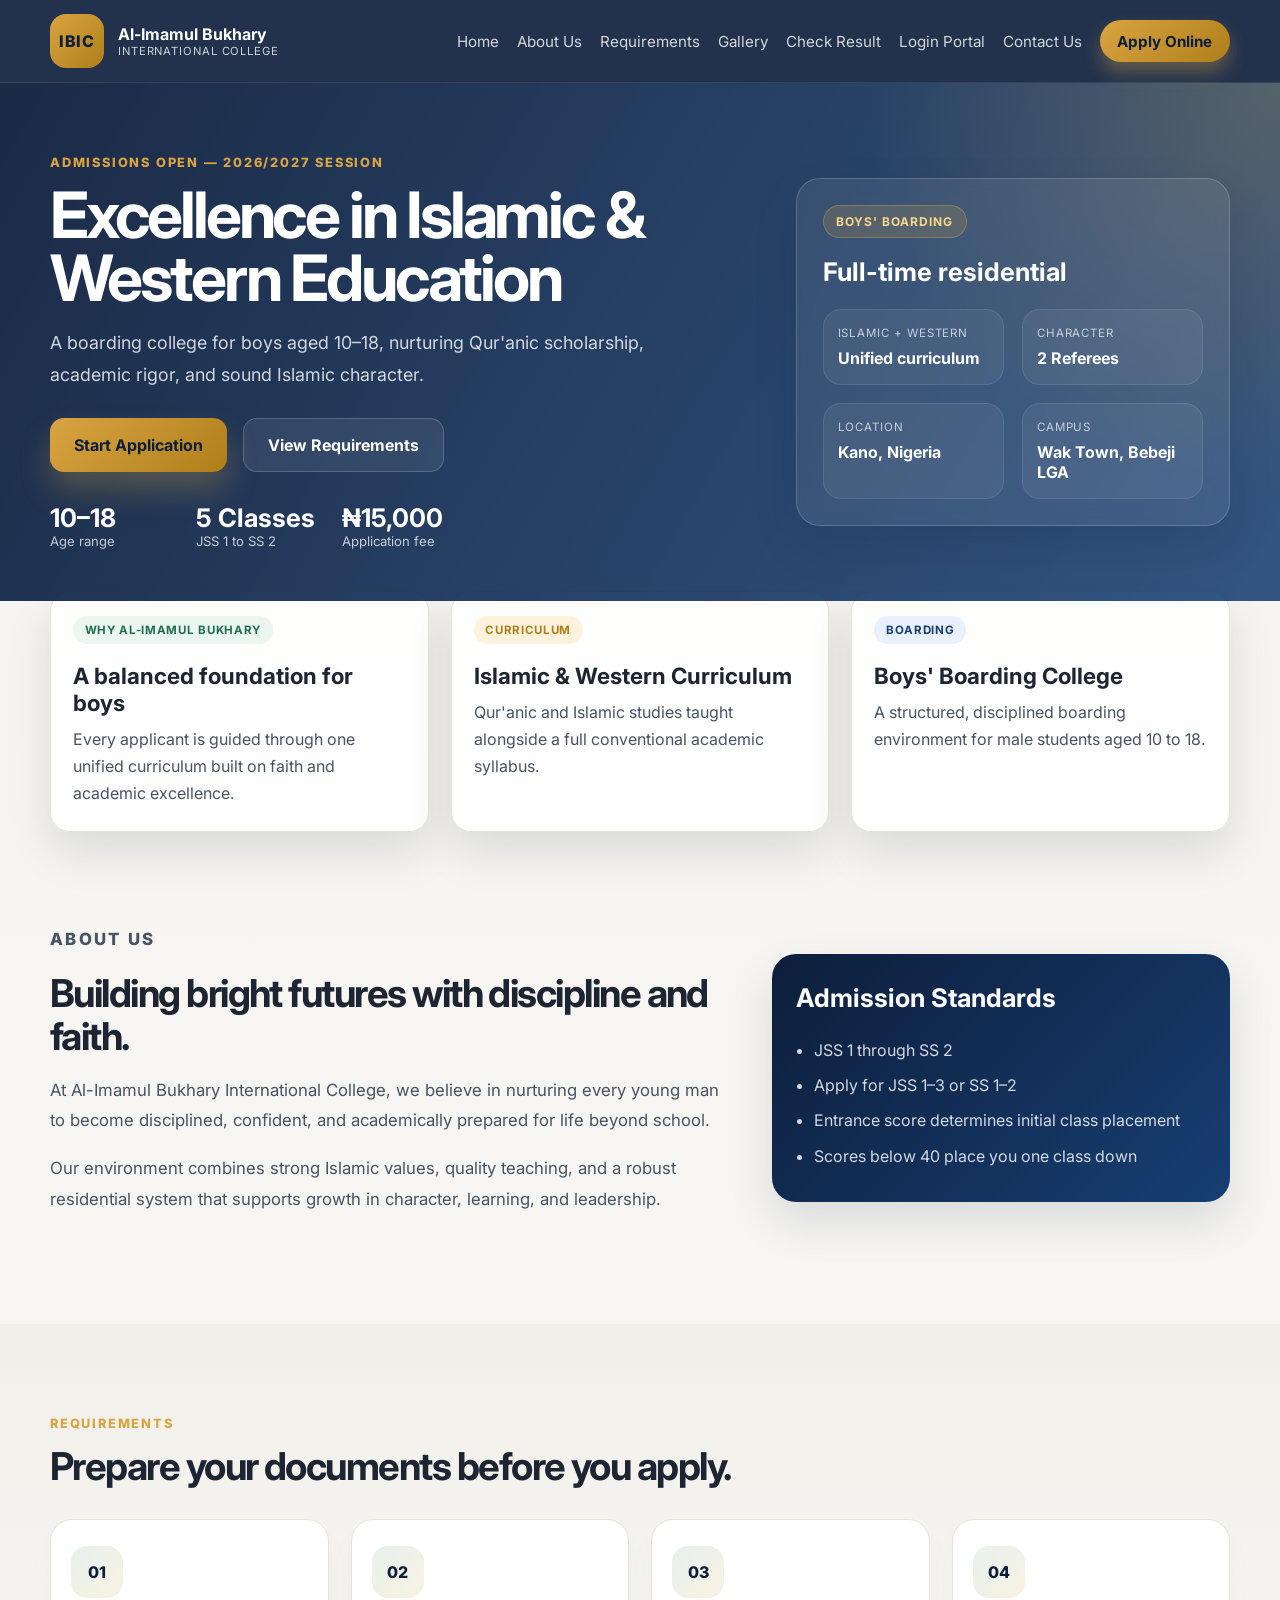
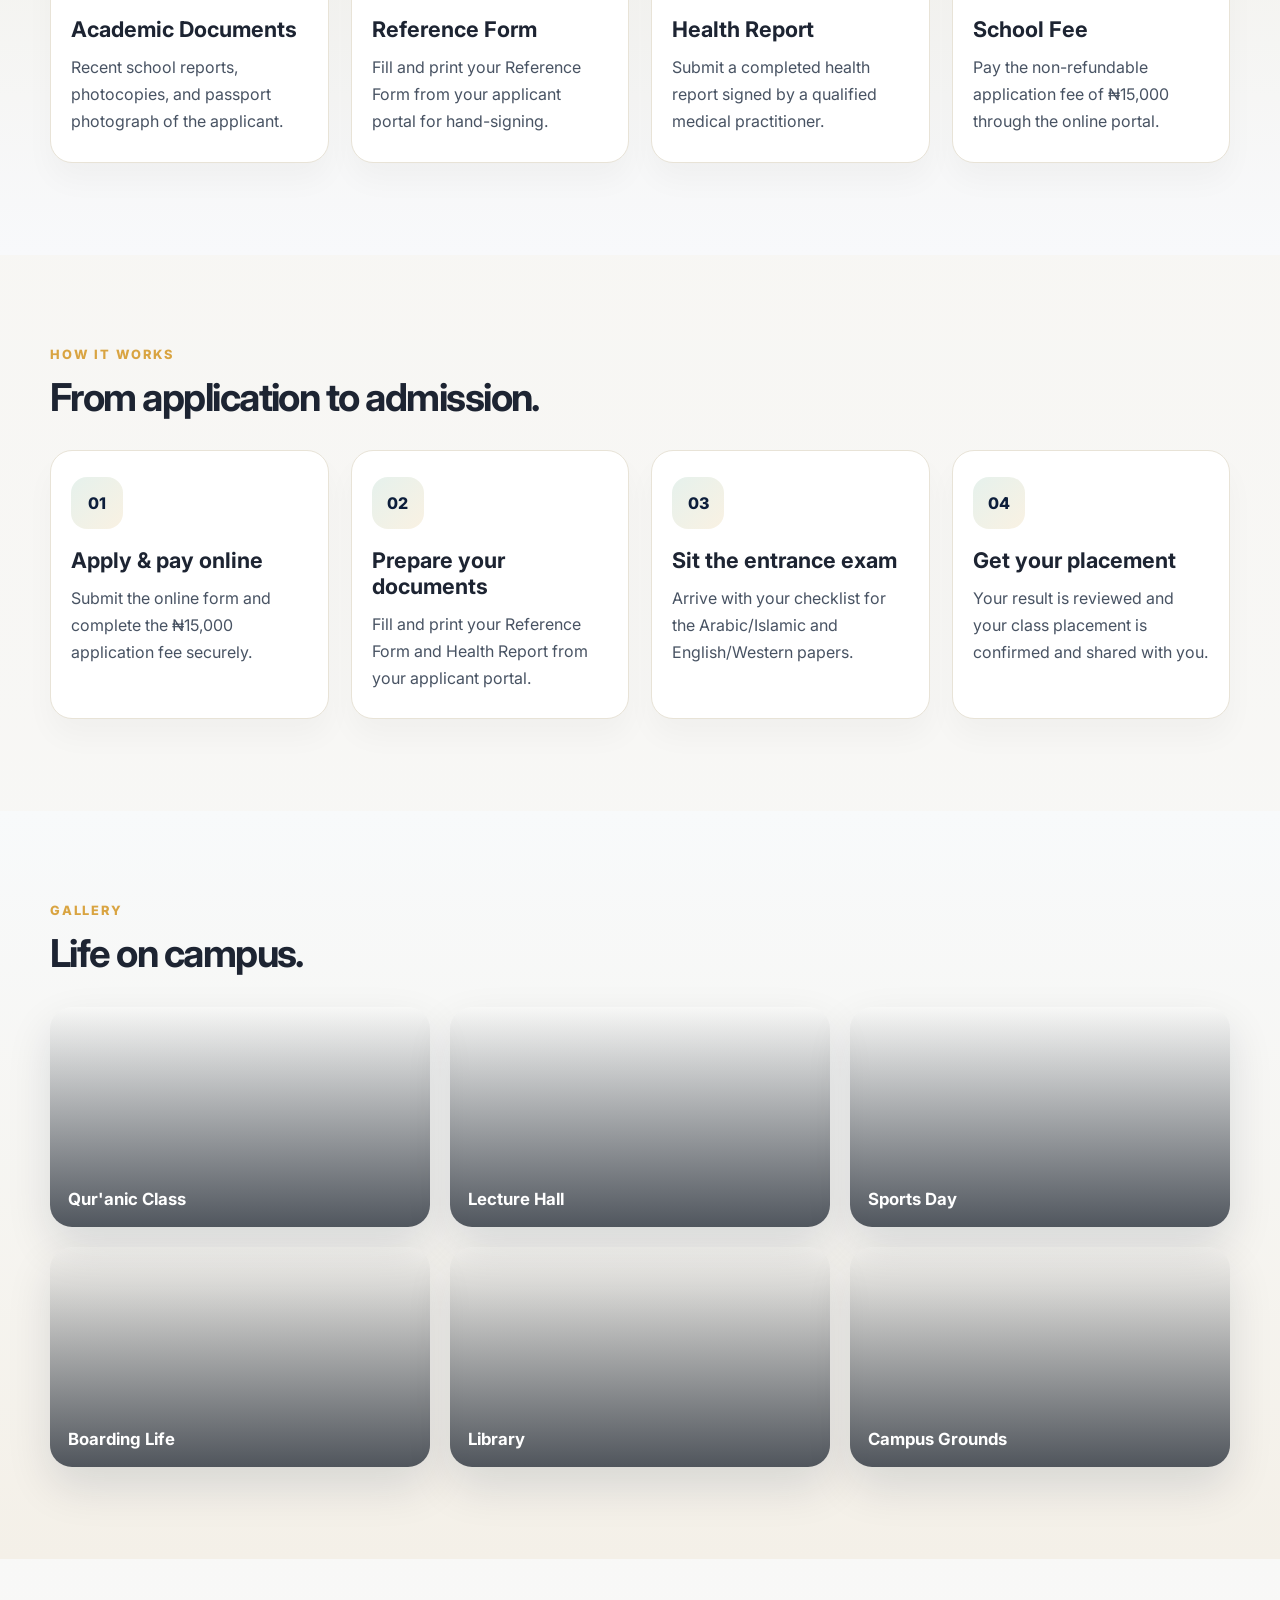
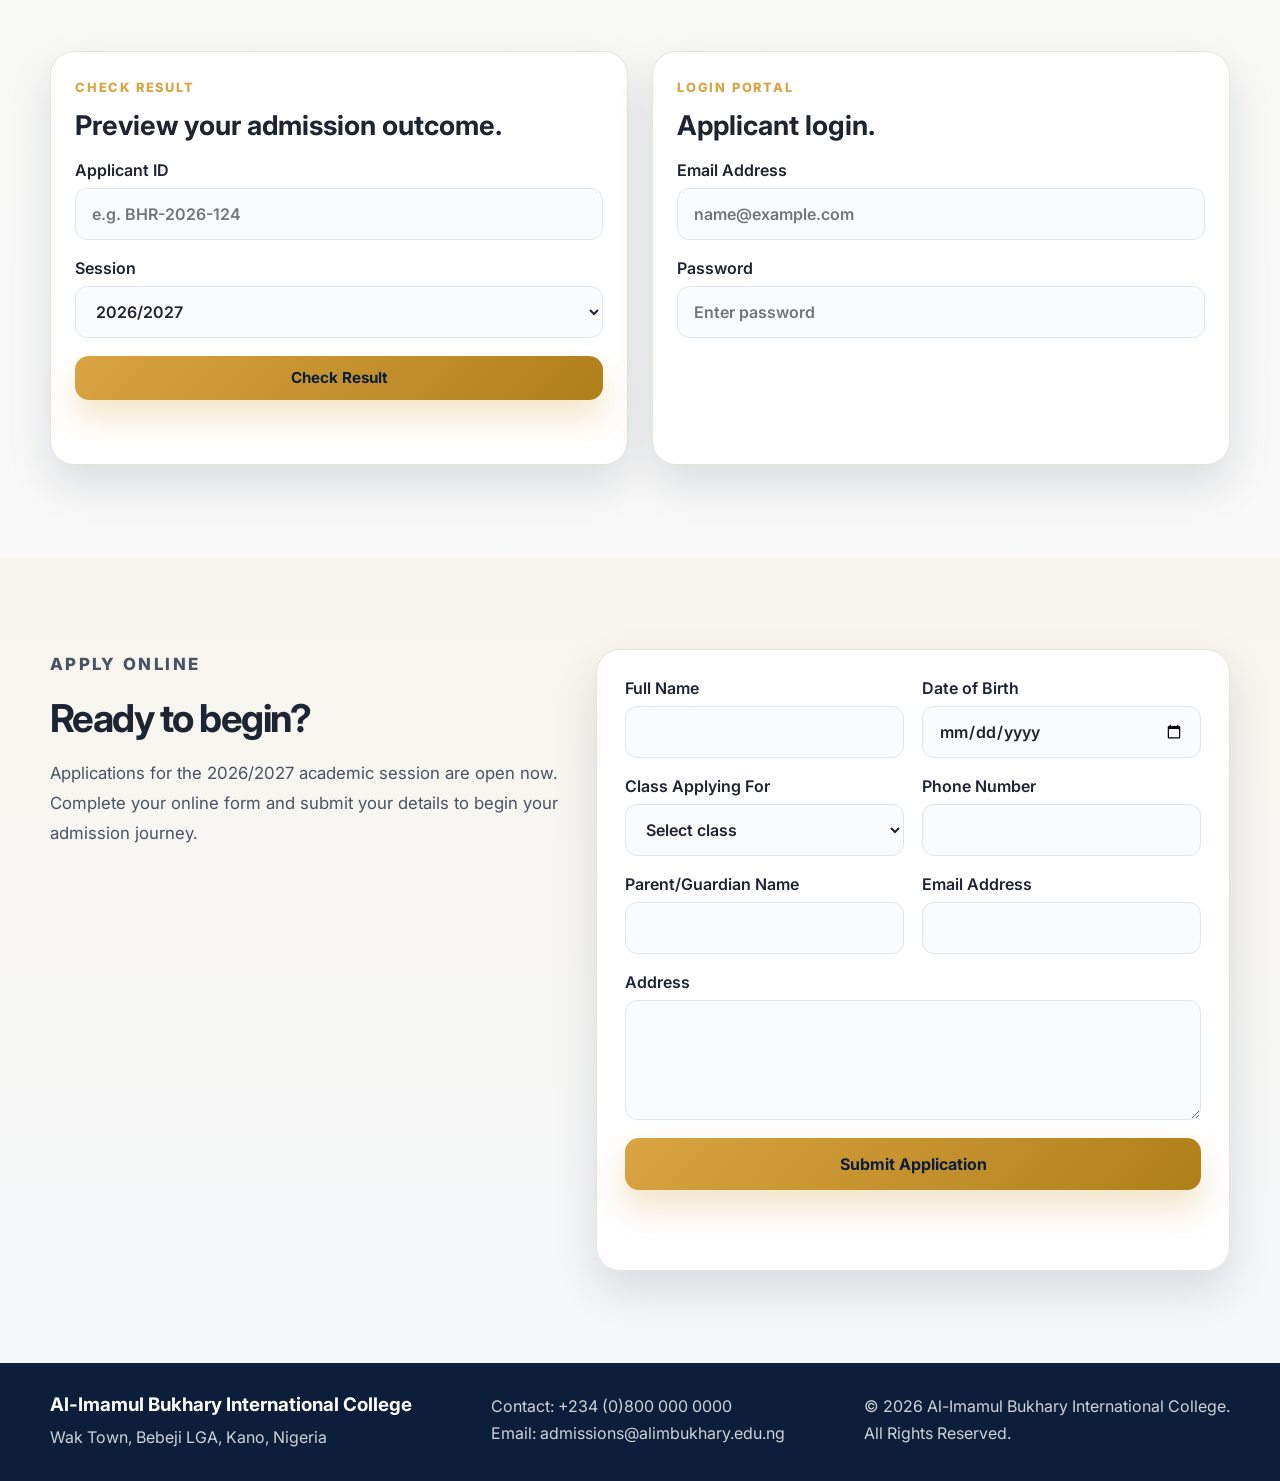
==== index.html @ a44cf75d "initial commit" ====
﻿<!DOCTYPE html>
<html lang="en">
  <head>
    <meta charset="UTF-8" />
    <meta name="viewport" content="width=device-width, initial-scale=1.0" />
    <title>Al-Imamul Bukhary International College</title>
    <meta
      name="description"
      content="Admissions portal for Al-Imamul Bukhary International College. Apply online, check results, and explore the requirements for the 2026/2027 session."
    />
    <link rel="preconnect" href="https://fonts.googleapis.com" />
    <link rel="preconnect" href="https://fonts.gstatic.com" crossorigin />
    <link
      href="https://fonts.googleapis.com/css2?family=Inter:wght@400;500;600;700;800&family=Cormorant+Garamond:wght@600;700&display=swap"
      rel="stylesheet"
    />
    <link rel="stylesheet" href="styles.css" />
  </head>
  <body>
    <header class="site-header">
      <div class="container header-inner">
        <a href="#home" class="brand" aria-label="Al-Imamul Bukhary International College home">
          <span class="brand-mark">IBIC</span>
          <span class="brand-text">
            <strong>Al-Imamul Bukhary</strong>
            <small>International College</small>
          </span>
        </a>

        <nav class="main-nav" aria-label="Main navigation">
          <a href="#home">Home</a>
          <a href="#about">About Us</a>
          <a href="#requirements">Requirements</a>
          <a href="#gallery">Gallery</a>
          <a href="#results">Check Result</a>
          <a href="#login">Login Portal</a>
          <a href="#contact">Contact Us</a>
          <a href="#apply" class="nav-cta">Apply Online</a>
        </nav>
      </div>
    </header>

    <main>
      <section class="hero" id="home">
        <div class="container hero-inner">
          <div class="hero-copy">
            <p class="eyebrow">Admissions Open — 2026/2027 Session</p>
            <h1>Excellence in Islamic &amp; Western Education</h1>
            <p class="lead">
              A boarding college for boys aged 10–18, nurturing Qur'anic scholarship, academic rigor,
              and sound Islamic character.
            </p>
            <div class="hero-actions">
              <a href="#apply" class="button primary">Start Application</a>
              <a href="#requirements" class="button secondary">View Requirements</a>
            </div>

            <ul class="hero-metrics" aria-label="College statistics">
              <li>
                <strong>10–18</strong>
                <span>Age range</span>
              </li>
              <li>
                <strong>5 Classes</strong>
                <span>JSS 1 to SS 2</span>
              </li>
              <li>
                <strong>₦15,000</strong>
                <span>Application fee</span>
              </li>
            </ul>
          </div>

          <div class="hero-panel" aria-label="Admissions summary">
            <div class="school-badge">Boys' Boarding</div>
            <h2>Full-time residential</h2>
            <div class="feature-grid">
              <div>
                <span>Islamic + Western</span>
                <strong>Unified curriculum</strong>
              </div>
              <div>
                <span>Character</span>
                <strong>2 Referees</strong>
              </div>
              <div>
                <span>Location</span>
                <strong>Kano, Nigeria</strong>
              </div>
              <div>
                <span>Campus</span>
                <strong>Wak Town, Bebeji LGA</strong>
              </div>
            </div>
          </div>
        </div>
      </section>

      <section class="highlights">
        <div class="container highlights-grid">
          <article class="highlight-card">
            <span class="tag green">Why Al-Imamul Bukhary</span>
            <h3>A balanced foundation for boys</h3>
            <p>Every applicant is guided through one unified curriculum built on faith and academic excellence.</p>
          </article>

          <article class="highlight-card">
            <span class="tag gold">Curriculum</span>
            <h3>Islamic &amp; Western Curriculum</h3>
            <p>Qur'anic and Islamic studies taught alongside a full conventional academic syllabus.</p>
          </article>

          <article class="highlight-card">
            <span class="tag blue">Boarding</span>
            <h3>Boys' Boarding College</h3>
            <p>A structured, disciplined boarding environment for male students aged 10 to 18.</p>
          </article>
        </div>
      </section>

      <section class="section about" id="about">
        <div class="container two-column">
          <div>
            <p class="section-kicker">About Us</p>
            <h2>Building bright futures with discipline and faith.</h2>
            <p>
              At Al-Imamul Bukhary International College, we believe in nurturing every young man to become
              disciplined, confident, and academically prepared for life beyond school.
            </p>
            <p>
              Our environment combines strong Islamic values, quality teaching, and a robust residential
              system that supports growth in character, learning, and leadership.
            </p>
          </div>

          <div class="info-card">
            <h3>Admission Standards</h3>
            <ul>
              <li>JSS 1 through SS 2</li>
              <li>Apply for JSS 1–3 or SS 1–2</li>
              <li>Entrance score determines initial class placement</li>
              <li>Scores below 40 place you one class down</li>
            </ul>
          </div>
        </div>
      </section>

      <section class="section accent" id="requirements">
        <div class="container">
          <div class="section-head">
            <p class="section-kicker">Requirements</p>
            <h2>Prepare your documents before you apply.</h2>
          </div>

          <div class="requirements-grid">
            <div class="requirement-card">
              <span class="number">01</span>
              <h3>Academic Documents</h3>
              <p>Recent school reports, photocopies, and passport photograph of the applicant.</p>
            </div>
            <div class="requirement-card">
              <span class="number">02</span>
              <h3>Reference Form</h3>
              <p>Fill and print your Reference Form from your applicant portal for hand-signing.</p>
            </div>
            <div class="requirement-card">
              <span class="number">03</span>
              <h3>Health Report</h3>
              <p>Submit a completed health report signed by a qualified medical practitioner.</p>
            </div>
            <div class="requirement-card">
              <span class="number">04</span>
              <h3>School Fee</h3>
              <p>Pay the non-refundable application fee of ₦15,000 through the online portal.</p>
            </div>
          </div>
        </div>
      </section>

      <section class="section process" id="process">
        <div class="container">
          <div class="section-head">
            <p class="section-kicker">How It Works</p>
            <h2>From application to admission.</h2>
          </div>

          <div class="steps-grid">
            <article class="step-item">
              <span class="step-number">01</span>
              <h3>Apply &amp; pay online</h3>
              <p>Submit the online form and complete the ₦15,000 application fee securely.</p>
            </article>
            <article class="step-item">
              <span class="step-number">02</span>
              <h3>Prepare your documents</h3>
              <p>Fill and print your Reference Form and Health Report from your applicant portal.</p>
            </article>
            <article class="step-item">
              <span class="step-number">03</span>
              <h3>Sit the entrance exam</h3>
              <p>Arrive with your checklist for the Arabic/Islamic and English/Western papers.</p>
            </article>
            <article class="step-item">
              <span class="step-number">04</span>
              <h3>Get your placement</h3>
              <p>Your result is reviewed and your class placement is confirmed and shared with you.</p>
            </article>
          </div>
        </div>
      </section>

      <section class="section gallery-section" id="gallery">
        <div class="container">
          <div class="section-head">
            <p class="section-kicker">Gallery</p>
            <h2>Life on campus.</h2>
          </div>

          <div class="gallery-grid">
            <div class="gallery-card card-one"><span>Qur'anic Class</span></div>
            <div class="gallery-card card-two"><span>Lecture Hall</span></div>
            <div class="gallery-card card-three"><span>Sports Day</span></div>
            <div class="gallery-card card-four"><span>Boarding Life</span></div>
            <div class="gallery-card card-five"><span>Library</span></div>
            <div class="gallery-card card-six"><span>Campus Grounds</span></div>
          </div>
        </div>
      </section>

      <section class="section portal-section" id="results">
        <div class="container portal-grid">
          <div class="portal-card results-card">
            <p class="section-kicker">Check Result</p>
            <h3>Preview your admission outcome.</h3>

            <form class="portal-form" id="resultForm">
              <label>
                Applicant ID
                <input type="text" name="applicantId" placeholder="e.g. BHR-2026-124" required />
              </label>
              <label>
                Session
                <select name="session">
                  <option>2026/2027</option>
                  <option>2025/2026</option>
                  <option>2024/2025</option>
                </select>
              </label>
              <button type="submit" class="button primary small">Check Result</button>
            </form>
            <p class="form-status" id="resultStatus" aria-live="polite"></p>
          </div>

          <div class="portal-card login-card" id="login">
            <p class="section-kicker">Login Portal</p>
            <h3>Applicant login.</h3>

            <form class="portal-form" id="loginForm">
              <label>
                Email Address
                <input type="email" name="email" placeholder="name@example.com" required />
              </label>
              <label>
                Password
                <input type="password" name="password" placeholder="Enter password" required />
              </label>
              <button type="submit" class="button secondary small">Login</button>
            </form>
            <p class="form-status" id="loginStatus" aria-live="polite"></p>
          </div>
        </div>
      </section>

      <section class="section apply-section" id="apply">
        <div class="container apply-wrap">
          <div class="apply-copy">
            <p class="section-kicker">Apply Online</p>
            <h2>Ready to begin?</h2>
            <p>
              Applications for the 2026/2027 academic session are open now. Complete your online form and
              submit your details to begin your admission journey.
            </p>
          </div>

          <form class="application-form" id="applicationForm">
            <div class="form-row">
              <label>
                Full Name
                <input type="text" name="fullName" required />
              </label>
              <label>
                Date of Birth
                <input type="date" name="dob" required />
              </label>
            </div>

            <div class="form-row">
              <label>
                Class Applying For
                <select name="classLevel" required>
                  <option value="">Select class</option>
                  <option>JSS 1</option>
                  <option>JSS 2</option>
                  <option>JSS 3</option>
                  <option>SS 1</option>
                  <option>SS 2</option>
                </select>
              </label>
              <label>
                Phone Number
                <input type="tel" name="phone" required />
              </label>
            </div>

            <div class="form-row">
              <label>
                Parent/Guardian Name
                <input type="text" name="guardian" required />
              </label>
              <label>
                Email Address
                <input type="email" name="email" required />
              </label>
            </div>

            <label>
              Address
              <textarea name="address" rows="4" required></textarea>
            </label>

            <button type="submit" class="button primary">Submit Application</button>
            <p class="form-status" id="applicationStatus" aria-live="polite"></p>
          </form>
        </div>
      </section>
    </main>

    <footer class="site-footer" id="contact">
      <div class="container footer-inner">
        <div>
          <h3>Al-Imamul Bukhary International College</h3>
          <p>Wak Town, Bebeji LGA, Kano, Nigeria</p>
        </div>
        <div>
          <p>Contact: +234 (0)800 000 0000</p>
          <p>Email: admissions@alimbukhary.edu.ng</p>
        </div>
        <div>
          <p>© <span id="year"></span> Al-Imamul Bukhary International College.</p>
          <p>All Rights Reserved.</p>
        </div>
      </div>
    </footer>

    <script src="script.js"></script>
  </body>
</html>
---- styles.css ----
﻿:root {
  --navy-900: #0d1e3b;
  --navy-800: #102d57;
  --navy-700: #173f73;
  --green-600: #2d8d66;
  --green-700: #226d53;
  --gold-500: #d9a441;
  --gold-700: #af7f1a;
  --cream-50: #f8f6ef;
  --cream-100: #efe7d1;
  --stone-200: #e8e3d7;
  --text-900: #1d2432;
  --text-700: #485363;
  --white: #ffffff;
  --shadow: 0 20px 45px rgba(10, 25, 48, 0.12);
  --radius: 24px;
}

* {
  box-sizing: border-box;
}

html {
  scroll-behavior: smooth;
}

body {
  margin: 0;
  font-family: "Inter", sans-serif;
  color: var(--text-900);
  background: linear-gradient(180deg, #f6f4ef 0%, #f9fafb 100%);
}

a {
  color: inherit;
  text-decoration: none;
}

img {
  max-width: 100%;
  display: block;
}

button,
input,
select,
textarea {
  font: inherit;
}

.container {
  width: min(1180px, calc(100% - 32px));
  margin: 0 auto;
}

.site-header {
  position: sticky;
  top: 0;
  z-index: 20;
  background: rgba(12, 29, 58, 0.9);
  backdrop-filter: blur(10px);
  border-bottom: 1px solid rgba(255, 255, 255, 0.08);
}

.header-inner {
  display: flex;
  align-items: center;
  justify-content: space-between;
  min-height: 82px;
  gap: 20px;
}

.brand {
  display: inline-flex;
  align-items: center;
  gap: 14px;
}

.brand-mark {
  display: grid;
  place-items: center;
  width: 54px;
  height: 54px;
  border-radius: 16px;
  background: linear-gradient(135deg, var(--gold-500), var(--gold-700));
  color: var(--navy-900);
  font-weight: 800;
  letter-spacing: 0.04em;
}

.brand-text {
  display: flex;
  flex-direction: column;
  color: var(--white);
}

.brand-text strong {
  font-size: 1rem;
}

.brand-text small {
  color: rgba(255, 255, 255, 0.78);
  font-size: 0.7rem;
  letter-spacing: 0.08em;
  text-transform: uppercase;
}

.main-nav {
  display: flex;
  align-items: center;
  justify-content: flex-end;
  flex-wrap: wrap;
  gap: 18px;
  color: rgba(255, 255, 255, 0.8);
  font-size: 0.95rem;
}

.main-nav a {
  transition: color 0.2s ease;
}

.main-nav a:hover {
  color: var(--white);
}

.nav-cta {
  padding: 0.72rem 1.1rem;
  border-radius: 999px;
  background: linear-gradient(135deg, var(--gold-500), var(--gold-700));
  color: var(--navy-900) !important;
  font-weight: 700;
  box-shadow: 0 10px 18px rgba(217, 164, 65, 0.35);
}

.hero {
  position: relative;
  overflow: hidden;
  padding: 72px 0 52px;
  background:
    linear-gradient(120deg, rgba(13, 30, 59, 0.94), rgba(23, 63, 115, 0.88)),
    url("https://images.unsplash.com/photo-1522202176988-66273c2fd55f?auto=format&fit=crop&w=1400&q=80") center/cover no-repeat;
}

.hero::after {
  content: "";
  position: absolute;
  inset: 0;
  background: radial-gradient(circle at top right, rgba(217, 164, 65, 0.24), transparent 30%);
  pointer-events: none;
}

.hero-inner {
  position: relative;
  z-index: 1;
  display: grid;
  grid-template-columns: 1.4fr 0.85fr;
  gap: 30px;
  align-items: center;
}

.hero-copy {
  color: var(--white);
}

.eyebrow,
.section-kicker {
  margin: 0 0 14px;
  color: var(--gold-500);
  font-size: 0.8rem;
  font-weight: 800;
  letter-spacing: 0.14em;
  text-transform: uppercase;
}

.hero-copy h1 {
  margin: 0;
  font-size: clamp(2.6rem, 5vw, 5rem);
  line-height: 0.98;
  letter-spacing: -0.05em;
  max-width: 700px;
}

.lead {
  max-width: 640px;
  margin: 18px 0 0;
  color: rgba(255, 255, 255, 0.8);
  font-size: 1.12rem;
  line-height: 1.75;
}

.hero-actions {
  display: flex;
  flex-wrap: wrap;
  gap: 16px;
  margin-top: 28px;
}

.button {
  display: inline-flex;
  align-items: center;
  justify-content: center;
  padding: 1rem 1.5rem;
  border-radius: 14px;
  border: none;
  cursor: pointer;
  font-weight: 700;
  transition: transform 0.2s ease, box-shadow 0.2s ease;
}

.button:hover {
  transform: translateY(-1px);
}

.button.primary {
  background: linear-gradient(135deg, var(--gold-500), var(--gold-700));
  color: var(--navy-900);
  box-shadow: 0 18px 30px rgba(217, 164, 65, 0.28);
}

.button.secondary {
  background: rgba(255, 255, 255, 0.08);
  color: var(--white);
  border: 1px solid rgba(255, 255, 255, 0.18);
}

.button.small {
  padding: 0.8rem 1.2rem;
  font-size: 0.95rem;
}

.hero-metrics {
  display: flex;
  flex-wrap: wrap;
  gap: 26px;
  list-style: none;
  padding: 0;
  margin: 30px 0 0;
}

.hero-metrics li {
  min-width: 120px;
}

.hero-metrics strong,
.hero-metrics span {
  display: block;
}

.hero-metrics strong {
  font-size: clamp(1.2rem, 2vw, 1.8rem);
}

.hero-metrics span {
  color: rgba(255, 255, 255, 0.75);
  font-size: 0.82rem;
}

.hero-panel {
  background: rgba(255, 255, 255, 0.08);
  border: 1px solid rgba(255, 255, 255, 0.18);
  border-radius: var(--radius);
  padding: 26px;
  backdrop-filter: blur(8px);
  color: var(--white);
  box-shadow: var(--shadow);
}

.school-badge {
  display: inline-block;
  margin-bottom: 18px;
  padding: 0.5rem 0.8rem;
  border-radius: 999px;
  background: rgba(217, 164, 65, 0.18);
  border: 1px solid rgba(217, 164, 65, 0.4);
  color: #f7d88c;
  font-size: 0.75rem;
  font-weight: 700;
  letter-spacing: 0.08em;
  text-transform: uppercase;
}

.hero-panel h2 {
  margin: 0 0 22px;
  font-size: clamp(1.5rem, 2vw, 2rem);
}

.feature-grid {
  display: grid;
  grid-template-columns: repeat(2, minmax(0, 1fr));
  gap: 18px;
}

.feature-grid div {
  padding: 16px 14px;
  border-radius: 18px;
  background: rgba(255, 255, 255, 0.06);
  border: 1px solid rgba(255, 255, 255, 0.09);
}

.feature-grid span,
.feature-grid strong {
  display: block;
}

.feature-grid span {
  color: rgba(255, 255, 255, 0.7);
  font-size: 0.72rem;
  text-transform: uppercase;
  letter-spacing: 0.08em;
}

.feature-grid strong {
  margin-top: 8px;
  font-size: 1rem;
}

.highlights {
  padding: 18px 0 0;
}

.highlights-grid {
  display: grid;
  grid-template-columns: repeat(3, minmax(0, 1fr));
  gap: 22px;
  margin-top: -28px;
}

.highlight-card {
  padding: 24px 22px;
  background: rgba(255, 255, 255, 0.9);
  border: 1px solid var(--stone-200);
  border-radius: 20px;
  box-shadow: var(--shadow);
}

.tag {
  display: inline-block;
  padding: 0.42rem 0.72rem;
  border-radius: 999px;
  font-size: 0.72rem;
  font-weight: 700;
  letter-spacing: 0.06em;
  text-transform: uppercase;
}

.tag.green {
  background: #eaf6ef;
  color: var(--green-700);
}

.tag.gold {
  background: #fdf3dc;
  color: var(--gold-700);
}

.tag.blue {
  background: #e9f1ff;
  color: var(--navy-700);
}

.highlight-card h3 {
  margin: 18px 0 10px;
  font-size: 1.4rem;
}

.highlight-card p {
  margin: 0;
  color: var(--text-700);
  line-height: 1.7;
}

.section {
  padding: 92px 0;
}

.section.accent {
  background: linear-gradient(180deg, #f1efe7 0%, #f8f9fb 100%);
}

.two-column {
  display: grid;
  grid-template-columns: 1.2fr 0.8fr;
  gap: 34px;
  align-items: center;
}

.about h2,
.section-head h2,
.apply-copy h2 {
  margin: 0 0 18px;
  font-size: clamp(2.1rem, 3vw, 3rem);
  line-height: 1.1;
  letter-spacing: -0.04em;
}

.about p,
.apply-copy p {
  margin: 0 0 18px;
  font-size: 1.05rem;
  line-height: 1.8;
  color: var(--text-700);
}

.info-card {
  background: linear-gradient(135deg, var(--navy-900), var(--navy-700));
  border-radius: 24px;
  padding: 28px 24px;
  color: var(--white);
  box-shadow: var(--shadow);
}

.info-card h3 {
  margin: 0 0 20px;
  font-size: 1.6rem;
}

.info-card ul {
  margin: 0;
  padding-left: 18px;
  color: rgba(255, 255, 255, 0.82);
  line-height: 2.2;
}

.section-head {
  margin-bottom: 32px;
}

.requirements-grid,
.steps-grid {
  display: grid;
  grid-template-columns: repeat(4, minmax(0, 1fr));
  gap: 22px;
}

.requirement-card,
.step-item {
  background: var(--white);
  border: 1px solid var(--stone-200);
  border-radius: 22px;
  padding: 26px 20px;
  box-shadow: 0 18px 30px rgba(15, 21, 32, 0.03);
}

.number,
.step-number {
  display: inline-flex;
  align-items: center;
  justify-content: center;
  width: 52px;
  height: 52px;
  border-radius: 16px;
  background: linear-gradient(135deg, rgba(45, 141, 102, 0.12), rgba(217, 164, 65, 0.15));
  color: var(--navy-900);
  font-weight: 800;
}

.requirement-card h3,
.step-item h3 {
  margin: 18px 0 12px;
  font-size: 1.35rem;
}

.requirement-card p,
.step-item p {
  margin: 0;
  color: var(--text-700);
  line-height: 1.7;
}

.gallery-section {
  background: linear-gradient(180deg, #f8fafb 0%, #f4f0e8 100%);
}

.gallery-grid {
  display: grid;
  grid-template-columns: repeat(3, minmax(0, 1fr));
  gap: 20px;
}

.gallery-card {
  position: relative;
  min-height: 220px;
  border-radius: 22px;
  overflow: hidden;
  display: flex;
  align-items: flex-end;
  padding: 18px;
  box-shadow: var(--shadow);
}

.gallery-card::before {
  content: "";
  position: absolute;
  inset: 0;
  background: linear-gradient(180deg, transparent 0%, rgba(10, 19, 32, 0.7) 100%);
}

.gallery-card span {
  position: relative;
  z-index: 1;
  color: var(--white);
  font-weight: 700;
  font-size: 1.05rem;
}

.card-one {
  background: url("https://images.unsplash.com/photo-1503676260728-1c00da094a0b?auto=format&fit=crop&w=900&q=80") center/cover no-repeat;
}

.card-two {
  background: url("https://images.unsplash.com/photo-1523240795612-9a054b0db644?auto=format&fit=crop&w=900&q=80") center/cover no-repeat;
}

.card-three {
  background: url("https://images.unsplash.com/photo-1517649763962-0c623066013b?auto=format&fit=crop&w=900&q=80") center/cover no-repeat;
}

.card-four {
  background: url("https://images.unsplash.com/photo-1529156069898-49953e39b3ac?auto=format&fit=crop&w=900&q=80") center/cover no-repeat;
}

.card-five {
  background: url("https://images.unsplash.com/photo-1509062522246-3755977927d7?auto=format&fit=crop&w=900&q=80") center/cover no-repeat;
}

.card-six {
  background: url("https://images.unsplash.com/photo-1522202176988-66273c2fd55f?auto=format&fit=crop&w=900&q=80") center/cover no-repeat;
}

.portal-grid {
  display: grid;
  grid-template-columns: repeat(2, minmax(0, 1fr));
  gap: 24px;
}

.portal-card {
  padding: 28px 24px;
  border-radius: 24px;
  background: var(--white);
  border: 1px solid var(--stone-200);
  box-shadow: var(--shadow);
}

.portal-card h3 {
  margin: 0 0 18px;
  font-size: clamp(1.7rem, 2vw, 2.2rem);
}

.portal-form,
.application-form {
  display: grid;
  gap: 18px;
}

.portal-form label,
.application-form label {
  display: grid;
  gap: 8px;
  color: var(--text-900);
  font-weight: 600;
}

.portal-form input,
.portal-form select,
.application-form input,
.application-form select,
.application-form textarea {
  width: 100%;
  border: 1px solid #dfe7ee;
  border-radius: 12px;
  min-height: 52px;
  padding: 0.85rem 1rem;
  background: #f9fbfd;
  color: var(--text-900);
}

.application-form textarea {
  resize: vertical;
  min-height: 120px;
}

.form-row {
  display: grid;
  grid-template-columns: repeat(2, minmax(0, 1fr));
  gap: 18px;
}

.form-status {
  min-height: 24px;
  margin: 10px 0 0;
  color: var(--green-700);
  font-weight: 600;
}

.apply-wrap {
  display: grid;
  grid-template-columns: 0.9fr 1.1fr;
  gap: 28px;
  align-items: start;
}

.apply-section {
  background: linear-gradient(180deg, #f8f5ed 0%, #f5f7fa 100%);
}

.application-form {
  background: rgba(255, 255, 255, 0.94);
  border: 1px solid var(--stone-200);
  padding: 28px;
  border-radius: 24px;
  box-shadow: var(--shadow);
}

.site-footer {
  background: #0d1e3b;
  color: rgba(255, 255, 255, 0.8);
  padding: 30px 0;
}

.footer-inner {
  display: flex;
  justify-content: space-between;
  gap: 30px;
  flex-wrap: wrap;
}

.site-footer h3 {
  margin: 0 0 8px;
  color: var(--white);
}

.site-footer p {
  margin: 0;
  line-height: 1.7;
}

.admin-body {
  background: #edf3f7;
}

.admin-shell {
  display: grid;
  grid-template-columns: 260px 1fr;
  min-height: 100vh;
}

.admin-sidebar {
  background: linear-gradient(180deg, #0d1e3b, #102a52);
  color: var(--white);
  padding: 26px 18px;
}

.admin-brand {
  display: flex;
  align-items: center;
  gap: 12px;
  padding-bottom: 20px;
  border-bottom: 1px solid rgba(255, 255, 255, 0.1);
}

.admin-brand strong,
.admin-brand small {
  display: block;
}

.admin-brand small {
  color: rgba(255, 255, 255, 0.75);
}

.admin-nav {
  display: flex;
  flex-direction: column;
  gap: 12px;
  margin-top: 30px;
}

.nav-link {
  padding: 12px 14px;
  border-radius: 12px;
  color: rgba(255, 255, 255, 0.8);
}

.nav-link.active,
.nav-link:hover {
  background: rgba(255, 255, 255, 0.08);
  color: var(--white);
}

.admin-main {
  padding: 34px;
}

.admin-topbar {
  display: flex;
  justify-content: space-between;
  align-items: center;
  gap: 20px;
  margin-bottom: 28px;
}

.admin-topbar h1 {
  margin: 0;
  font-size: clamp(2rem, 3vw, 2.6rem);
}

.admin-stats {
  display: grid;
  grid-template-columns: repeat(3, minmax(0, 1fr));
  gap: 18px;
  margin-bottom: 28px;
}

.stat-box {
  background: var(--white);
  border: 1px solid var(--stone-200);
  border-radius: 18px;
  padding: 22px 20px;
  box-shadow: var(--shadow);
}

.stat-box span {
  display: block;
  color: var(--text-700);
  margin-bottom: 12px;
}

.stat-box strong {
  font-size: clamp(1.7rem, 2vw, 2.3rem);
}

.admin-panel {
  background: var(--white);
  border: 1px solid var(--stone-200);
  border-radius: 22px;
  box-shadow: var(--shadow);
  padding: 24px;
}

.panel-header {
  display: flex;
  justify-content: space-between;
  align-items: center;
  margin-bottom: 18px;
}

.panel-header h2 {
  margin: 0;
  font-size: 1.6rem;
}

.table-wrap {
  overflow-x: auto;
}

table {
  width: 100%;
  border-collapse: collapse;
}

th,
td {
  padding: 14px 12px;
  border-bottom: 1px solid #edf1f5;
  text-align: left;
}

th {
  color: var(--text-700);
  font-size: 0.8rem;
  letter-spacing: 0.06em;
  text-transform: uppercase;
}

.status-pill {
  display: inline-block;
  padding: 0.42rem 0.7rem;
  border-radius: 999px;
  font-size: 0.72rem;
  font-weight: 700;
}

.status-pill.pending {
  background: #fff1d6;
  color: #8f6401;
}

.status-pill.submitted {
  background: #e9f1ff;
  color: #1b4caa;
}

.status-pill.accepted {
  background: #eaf6ef;
  color: #235a43;
}

.status-pill.rejected {
  background: #fde8e8;
  color: #b42318;
}

.action-row {
  display: flex;
  gap: 8px;
  flex-wrap: wrap;
}

.mini-btn {
  border: none;
  border-radius: 10px;
  padding: 0.5rem 0.7rem;
  font-weight: 700;
  cursor: pointer;
}

.mini-btn.success {
  background: #eaf6ef;
  color: #235a43;
}

.mini-btn.danger {
  background: #fde8e8;
  color: #b42318;
}

@media (max-width: 980px) {
  .admin-shell {
    grid-template-columns: 1fr;
  }

  .admin-sidebar {
    padding-bottom: 10px;
  }

  .admin-main {
    padding: 22px 16px 28px;
  }

  .admin-stats {
    grid-template-columns: 1fr;
  }
}

@media (max-width: 640px) {
  .admin-topbar {
    flex-direction: column;
    align-items: flex-start;
  }
}

@media (max-width: 980px) {
  .hero-inner,
  .two-column,
  .apply-wrap,
  .portal-grid,
  .requirements-grid,
  .steps-grid,
  .highlights-grid {
    grid-template-columns: 1fr 1fr;
  }

  .hero-inner,
  .two-column,
  .apply-wrap,
  .portal-grid {
    grid-template-columns: 1fr;
  }

  .main-nav {
    display: none;
  }
}

@media (max-width: 640px) {
  .hero {
    padding-top: 52px;
  }

  .hero-metrics,
  .feature-grid,
  .gallery-grid,
  .requirements-grid,
  .steps-grid,
  .highlights-grid,
  .form-row {
    grid-template-columns: 1fr;
  }

  .header-inner {
    padding: 14px 0;
  }

  .brand-text small {
    letter-spacing: 0.04em;
  }

  .button,
  .nav-cta {
    width: 100%;
  }

  .hero-actions {
    flex-direction: column;
  }
}
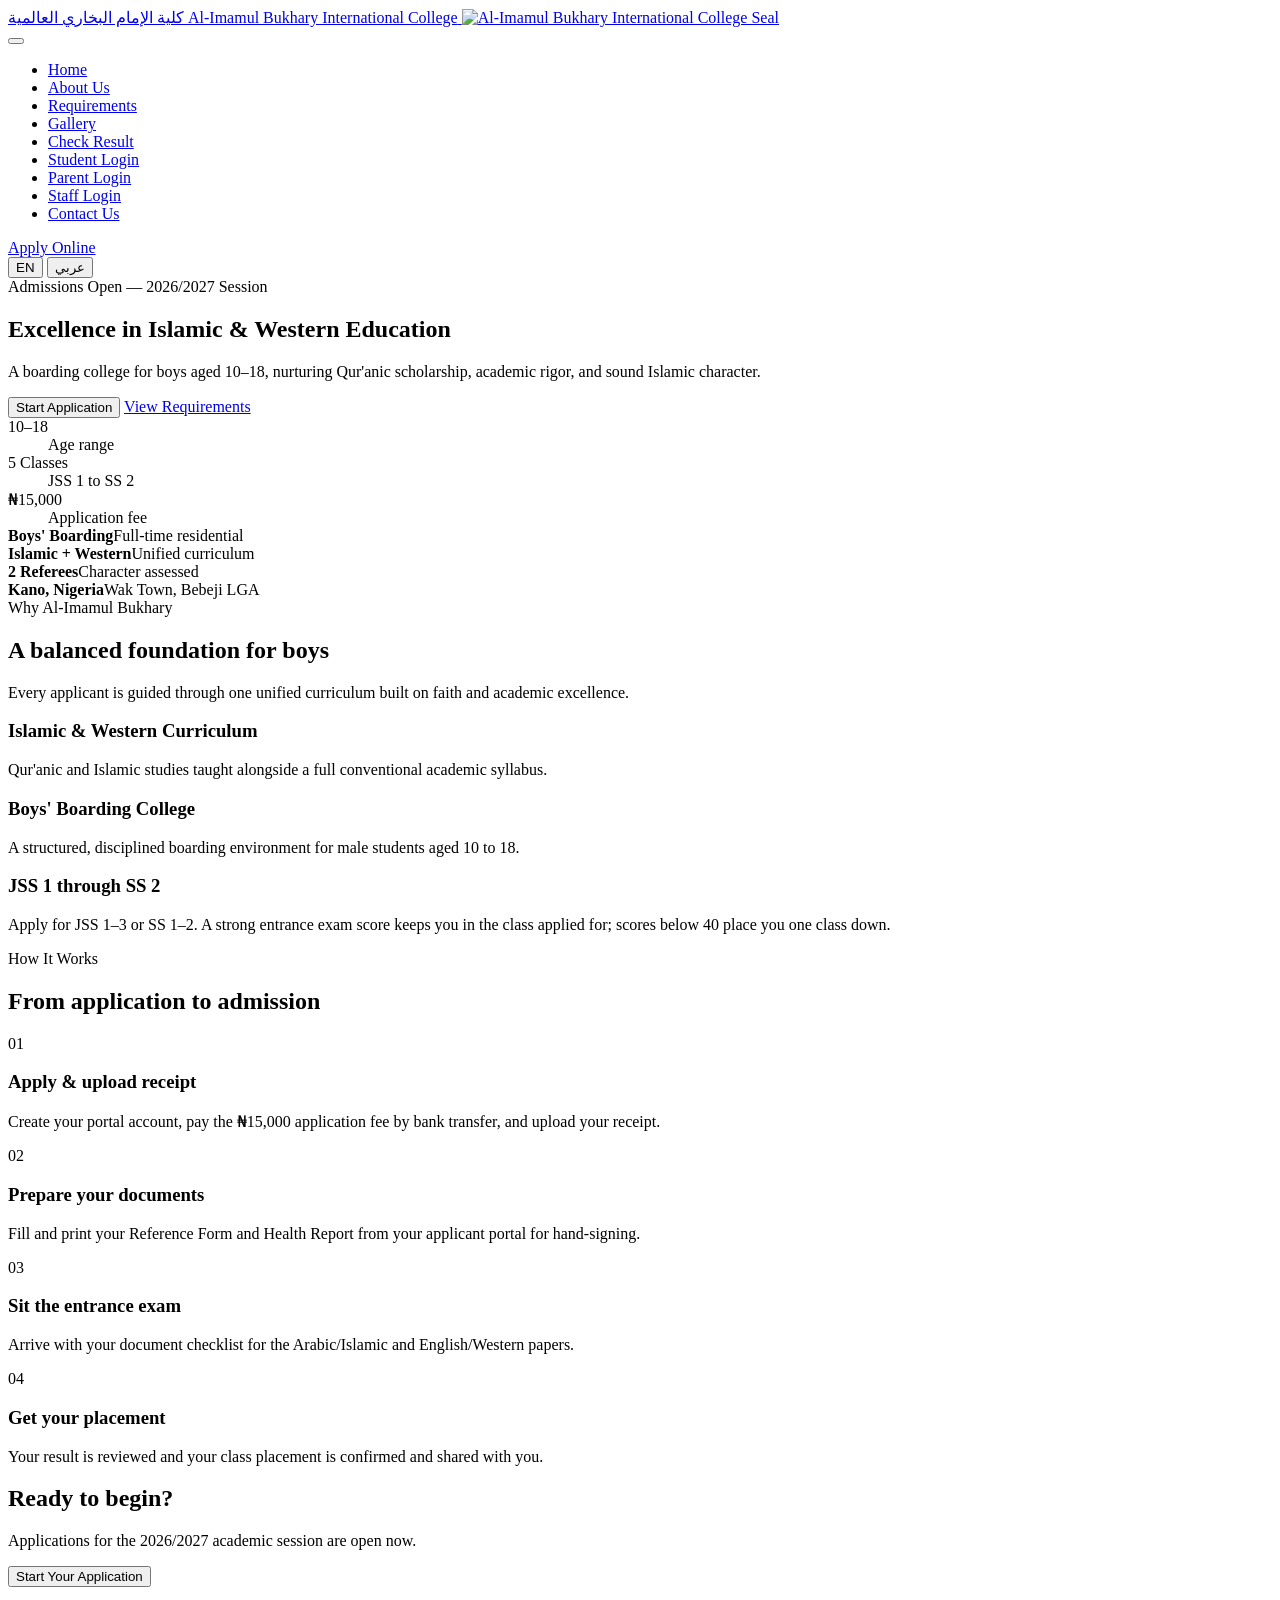
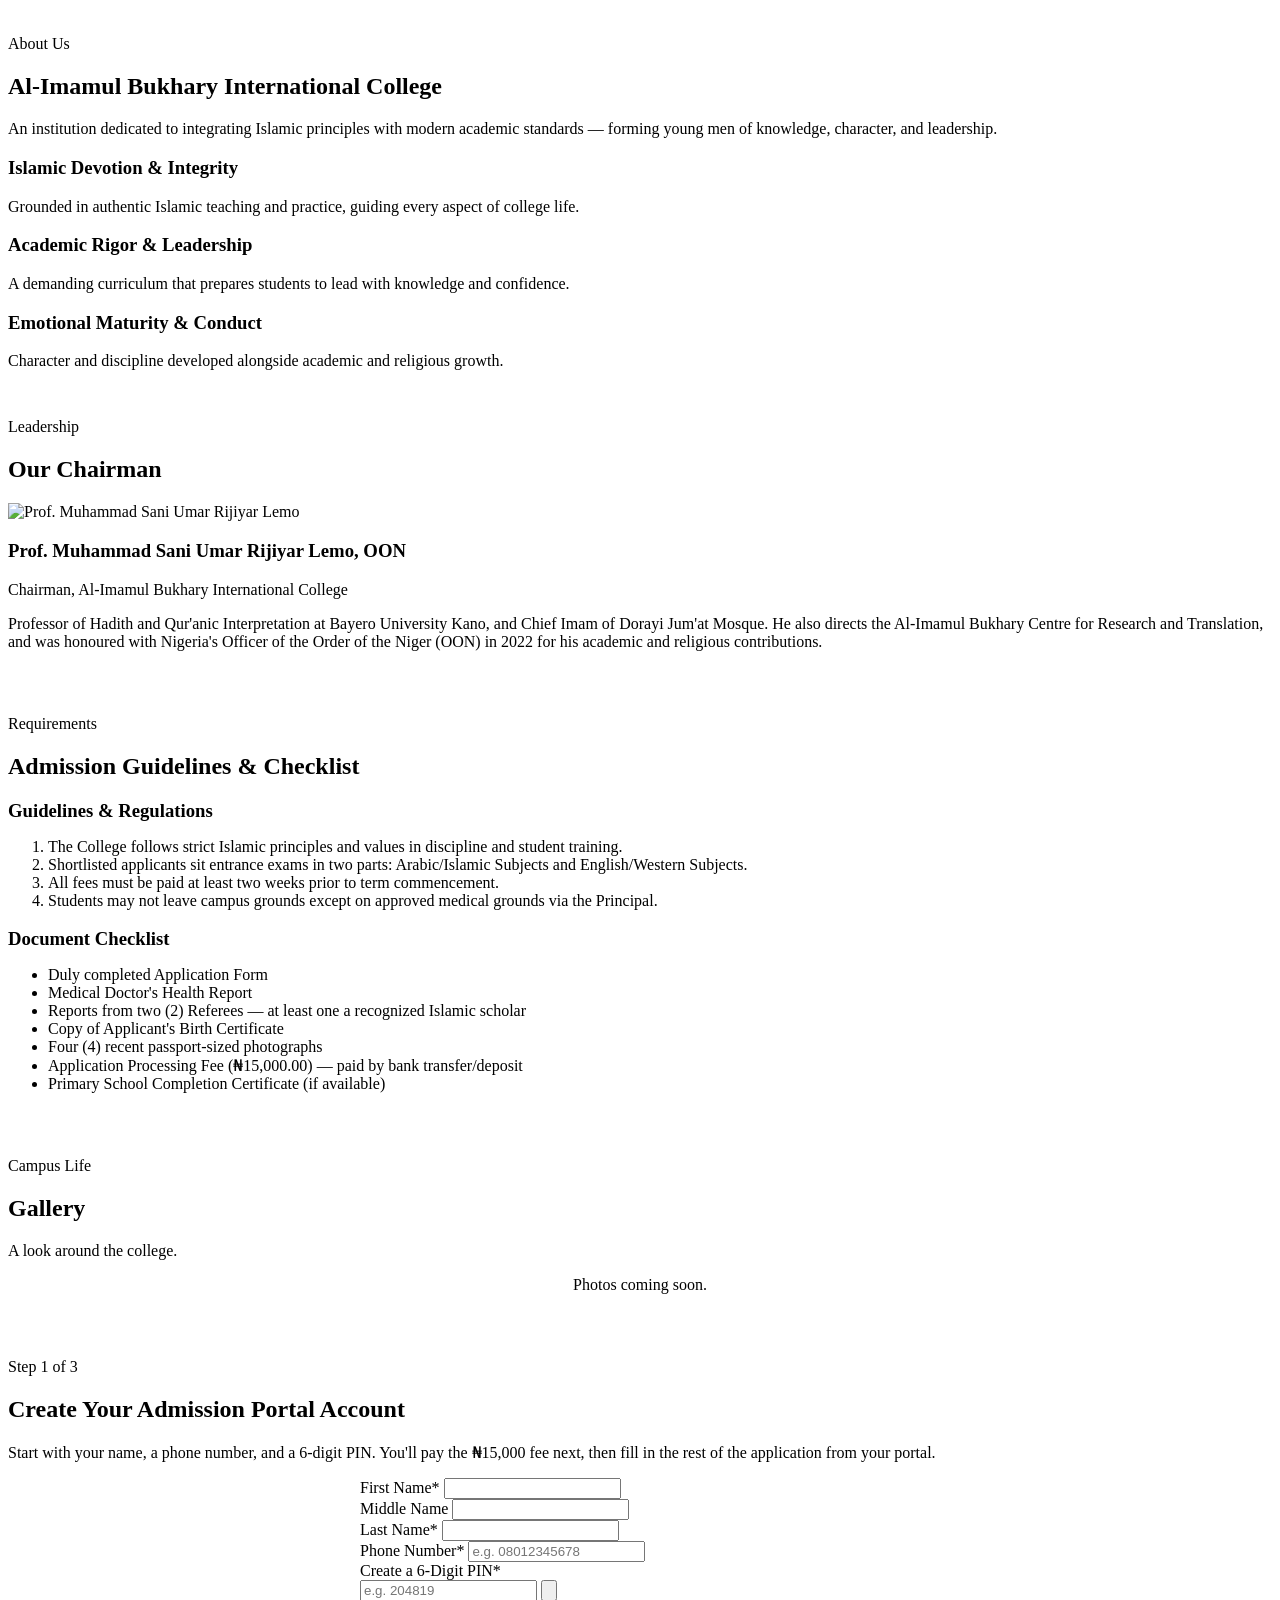
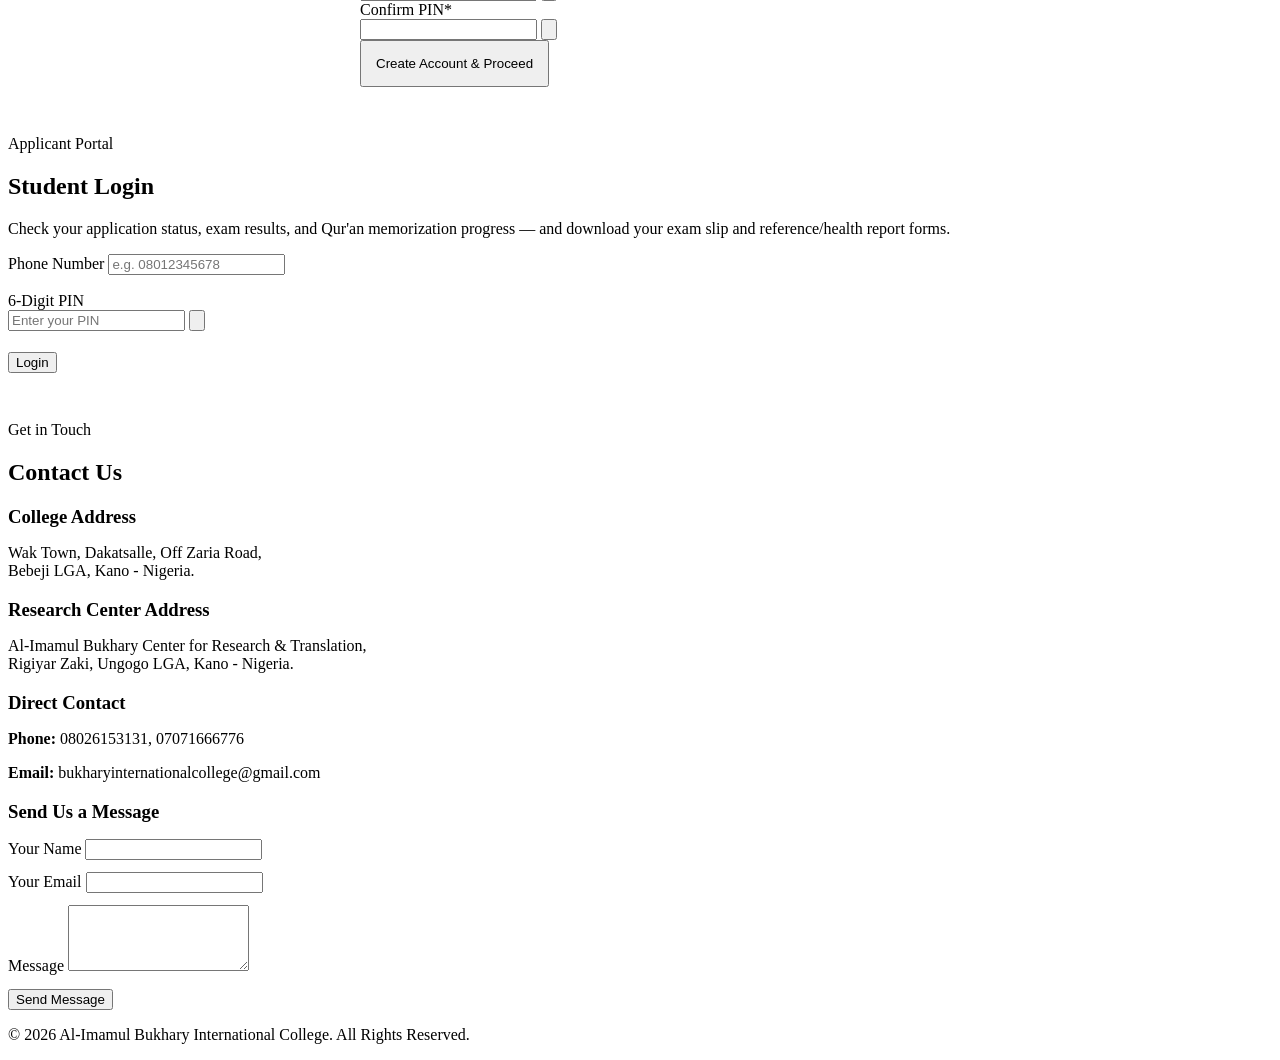
==== commit 95114fba: "commit 1a2b3c4d5e6f7g8h9i0j" ====
--- a/index.html
+++ b/index.html
@@ -1,357 +1,429 @@
 ﻿<!DOCTYPE html>
 <html lang="en">
-  <head>
-    <meta charset="UTF-8" />
-    <meta name="viewport" content="width=device-width, initial-scale=1.0" />
-    <title>Al-Imamul Bukhary International College</title>
-    <meta
-      name="description"
-      content="Admissions portal for Al-Imamul Bukhary International College. Apply online, check results, and explore the requirements for the 2026/2027 session."
-    />
-    <link rel="preconnect" href="https://fonts.googleapis.com" />
-    <link rel="preconnect" href="https://fonts.gstatic.com" crossorigin />
-    <link
-      href="https://fonts.googleapis.com/css2?family=Inter:wght@400;500;600;700;800&family=Cormorant+Garamond:wght@600;700&display=swap"
-      rel="stylesheet"
-    />
-    <link rel="stylesheet" href="styles.css" />
-  </head>
-  <body>
+<head>
+    <meta charset="UTF-8">
+    <meta name="viewport" content="width=device-width, initial-scale=1.0">
+    <title>Al-Imamul Bukhary International College - Online Admission Portal</title>
+    <link rel="preconnect" href="https://fonts.googleapis.com">
+    <link rel="preconnect" href="https://fonts.gstatic.com" crossorigin>
+    <link href="https://fonts.googleapis.com/css2?family=Amiri:wght@400;700&family=Poppins:wght@400;500;600;700&family=Lora:wght@500;600;700&display=swap" rel="stylesheet">
+    <link rel="stylesheet" href="https://mediumslateblue-lark-898072.hostingersite.com/css/site.css">
+</head>
+<body>
+
     <header class="site-header">
-      <div class="container header-inner">
-        <a href="#home" class="brand" aria-label="Al-Imamul Bukhary International College home">
-          <span class="brand-mark">IBIC</span>
-          <span class="brand-text">
-            <strong>Al-Imamul Bukhary</strong>
-            <small>International College</small>
-          </span>
-        </a>
-
-        <nav class="main-nav" aria-label="Main navigation">
-          <a href="#home">Home</a>
-          <a href="#about">About Us</a>
-          <a href="#requirements">Requirements</a>
-          <a href="#gallery">Gallery</a>
-          <a href="#results">Check Result</a>
-          <a href="#login">Login Portal</a>
-          <a href="#contact">Contact Us</a>
-          <a href="#apply" class="nav-cta">Apply Online</a>
+        <div class="brand-bar">
+    <a href="https://mediumslateblue-lark-898072.hostingersite.com" class="brand">
+        <span class="brand-text">
+            <span class="brand-arabic">كلية الإمام البخاري العالمية</span>
+            <span class="brand-english">Al-Imamul Bukhary International College</span>
+        </span>
+        <img src="https://mediumslateblue-lark-898072.hostingersite.com/images/imam-logo.jpeg" alt="Al-Imamul Bukhary International College Seal" class="brand-logo">
+    </a>
+</div>
+
+        <nav class="site-nav">
+            <div class="nav-inner">
+                <button type="button" class="nav-toggle" id="navToggle" aria-label="Toggle navigation" aria-expanded="false" aria-controls="primaryNav">
+                    <span class="nav-toggle-bar"></span>
+                    <span class="nav-toggle-bar"></span>
+                    <span class="nav-toggle-bar"></span>
+                </button>
+                <div id="primaryNav" class="primary-nav-menu">
+                    <ul class="nav-links">
+                        <li><a id="nav-home" href="https://mediumslateblue-lark-898072.hostingersite.com#home" class="nav-link" onclick="handleNavClick(event, 'home')">Home</a></li>
+                        <li><a id="nav-about" href="https://mediumslateblue-lark-898072.hostingersite.com#about" class="nav-link" onclick="handleNavClick(event, 'about')">About Us</a></li>
+                        <li><a id="nav-requirements" href="https://mediumslateblue-lark-898072.hostingersite.com#requirements" class="nav-link" onclick="handleNavClick(event, 'requirements')">Requirements</a></li>
+                        <li><a id="nav-gallery" href="https://mediumslateblue-lark-898072.hostingersite.com#gallery" class="nav-link" onclick="handleNavClick(event, 'gallery')">Gallery</a></li>
+                        <li><a href="https://mediumslateblue-lark-898072.hostingersite.com/check-result" class="nav-link ">Check Result</a></li>
+                        <li><a href="https://mediumslateblue-lark-898072.hostingersite.com/student/login" class="nav-link ">Student Login</a></li>
+                        <li><a href="https://mediumslateblue-lark-898072.hostingersite.com/parent/login" class="nav-link ">Parent Login</a></li>
+                        <li><a href="https://mediumslateblue-lark-898072.hostingersite.com/staff/login" class="nav-link ">Staff Login</a></li>
+                        <li><a id="nav-contact" href="https://mediumslateblue-lark-898072.hostingersite.com#contact" class="nav-link" onclick="handleNavClick(event, 'contact')">Contact Us</a></li>
+                    </ul>
+                    <div class="nav-actions">
+                        <a id="nav-apply" href="https://mediumslateblue-lark-898072.hostingersite.com#apply" class="nav-link nav-cta" onclick="handleNavClick(event, 'apply')">Apply Online</a>
+                        <div class="lang-toggle" role="group" aria-label="Language">
+                            <button type="button" class="lang-btn active" aria-pressed="true">EN</button>
+                            <button type="button" class="lang-btn" aria-pressed="false" onclick="showArabicComingSoon()">عربي</button>
+                        </div>
+                    </div>
+                </div>
+            </div>
         </nav>
-      </div>
     </header>
 
-    <main>
-      <section class="hero" id="home">
-        <div class="container hero-inner">
-          <div class="hero-copy">
-            <p class="eyebrow">Admissions Open — 2026/2027 Session</p>
-            <h1>Excellence in Islamic &amp; Western Education</h1>
-            <p class="lead">
-              A boarding college for boys aged 10–18, nurturing Qur'anic scholarship, academic rigor,
-              and sound Islamic character.
-            </p>
-            <div class="hero-actions">
-              <a href="#apply" class="button primary">Start Application</a>
-              <a href="#requirements" class="button secondary">View Requirements</a>
-            </div>
-
-            <ul class="hero-metrics" aria-label="College statistics">
-              <li>
-                <strong>10–18</strong>
-                <span>Age range</span>
-              </li>
-              <li>
-                <strong>5 Classes</strong>
-                <span>JSS 1 to SS 2</span>
-              </li>
-              <li>
-                <strong>₦15,000</strong>
-                <span>Application fee</span>
-              </li>
-            </ul>
-          </div>
-
-          <div class="hero-panel" aria-label="Admissions summary">
-            <div class="school-badge">Boys' Boarding</div>
-            <h2>Full-time residential</h2>
-            <div class="feature-grid">
-              <div>
-                <span>Islamic + Western</span>
-                <strong>Unified curriculum</strong>
-              </div>
-              <div>
-                <span>Character</span>
-                <strong>2 Referees</strong>
-              </div>
-              <div>
-                <span>Location</span>
-                <strong>Kano, Nigeria</strong>
-              </div>
-              <div>
-                <span>Campus</span>
-                <strong>Wak Town, Bebeji LGA</strong>
-              </div>
-            </div>
-          </div>
-        </div>
-      </section>
-
-      <section class="highlights">
-        <div class="container highlights-grid">
-          <article class="highlight-card">
-            <span class="tag green">Why Al-Imamul Bukhary</span>
-            <h3>A balanced foundation for boys</h3>
-            <p>Every applicant is guided through one unified curriculum built on faith and academic excellence.</p>
-          </article>
-
-          <article class="highlight-card">
-            <span class="tag gold">Curriculum</span>
-            <h3>Islamic &amp; Western Curriculum</h3>
-            <p>Qur'anic and Islamic studies taught alongside a full conventional academic syllabus.</p>
-          </article>
-
-          <article class="highlight-card">
-            <span class="tag blue">Boarding</span>
-            <h3>Boys' Boarding College</h3>
-            <p>A structured, disciplined boarding environment for male students aged 10 to 18.</p>
-          </article>
-        </div>
-      </section>
-
-      <section class="section about" id="about">
-        <div class="container two-column">
-          <div>
-            <p class="section-kicker">About Us</p>
-            <h2>Building bright futures with discipline and faith.</h2>
-            <p>
-              At Al-Imamul Bukhary International College, we believe in nurturing every young man to become
-              disciplined, confident, and academically prepared for life beyond school.
-            </p>
-            <p>
-              Our environment combines strong Islamic values, quality teaching, and a robust residential
-              system that supports growth in character, learning, and leadership.
-            </p>
-          </div>
-
-          <div class="info-card">
-            <h3>Admission Standards</h3>
-            <ul>
-              <li>JSS 1 through SS 2</li>
-              <li>Apply for JSS 1–3 or SS 1–2</li>
-              <li>Entrance score determines initial class placement</li>
-              <li>Scores below 40 place you one class down</li>
-            </ul>
-          </div>
-        </div>
-      </section>
-
-      <section class="section accent" id="requirements">
-        <div class="container">
-          <div class="section-head">
-            <p class="section-kicker">Requirements</p>
-            <h2>Prepare your documents before you apply.</h2>
-          </div>
-
-          <div class="requirements-grid">
-            <div class="requirement-card">
-              <span class="number">01</span>
-              <h3>Academic Documents</h3>
-              <p>Recent school reports, photocopies, and passport photograph of the applicant.</p>
-            </div>
-            <div class="requirement-card">
-              <span class="number">02</span>
-              <h3>Reference Form</h3>
-              <p>Fill and print your Reference Form from your applicant portal for hand-signing.</p>
-            </div>
-            <div class="requirement-card">
-              <span class="number">03</span>
-              <h3>Health Report</h3>
-              <p>Submit a completed health report signed by a qualified medical practitioner.</p>
-            </div>
-            <div class="requirement-card">
-              <span class="number">04</span>
-              <h3>School Fee</h3>
-              <p>Pay the non-refundable application fee of ₦15,000 through the online portal.</p>
-            </div>
-          </div>
-        </div>
-      </section>
-
-      <section class="section process" id="process">
-        <div class="container">
-          <div class="section-head">
-            <p class="section-kicker">How It Works</p>
-            <h2>From application to admission.</h2>
-          </div>
-
-          <div class="steps-grid">
-            <article class="step-item">
-              <span class="step-number">01</span>
-              <h3>Apply &amp; pay online</h3>
-              <p>Submit the online form and complete the ₦15,000 application fee securely.</p>
-            </article>
-            <article class="step-item">
-              <span class="step-number">02</span>
-              <h3>Prepare your documents</h3>
-              <p>Fill and print your Reference Form and Health Report from your applicant portal.</p>
-            </article>
-            <article class="step-item">
-              <span class="step-number">03</span>
-              <h3>Sit the entrance exam</h3>
-              <p>Arrive with your checklist for the Arabic/Islamic and English/Western papers.</p>
-            </article>
-            <article class="step-item">
-              <span class="step-number">04</span>
-              <h3>Get your placement</h3>
-              <p>Your result is reviewed and your class placement is confirmed and shared with you.</p>
-            </article>
-          </div>
-        </div>
-      </section>
-
-      <section class="section gallery-section" id="gallery">
-        <div class="container">
-          <div class="section-head">
-            <p class="section-kicker">Gallery</p>
-            <h2>Life on campus.</h2>
-          </div>
-
-          <div class="gallery-grid">
-            <div class="gallery-card card-one"><span>Qur'anic Class</span></div>
-            <div class="gallery-card card-two"><span>Lecture Hall</span></div>
-            <div class="gallery-card card-three"><span>Sports Day</span></div>
-            <div class="gallery-card card-four"><span>Boarding Life</span></div>
-            <div class="gallery-card card-five"><span>Library</span></div>
-            <div class="gallery-card card-six"><span>Campus Grounds</span></div>
-          </div>
-        </div>
-      </section>
-
-      <section class="section portal-section" id="results">
-        <div class="container portal-grid">
-          <div class="portal-card results-card">
-            <p class="section-kicker">Check Result</p>
-            <h3>Preview your admission outcome.</h3>
-
-            <form class="portal-form" id="resultForm">
-              <label>
-                Applicant ID
-                <input type="text" name="applicantId" placeholder="e.g. BHR-2026-124" required />
-              </label>
-              <label>
-                Session
-                <select name="session">
-                  <option>2026/2027</option>
-                  <option>2025/2026</option>
-                  <option>2024/2025</option>
-                </select>
-              </label>
-              <button type="submit" class="button primary small">Check Result</button>
-            </form>
-            <p class="form-status" id="resultStatus" aria-live="polite"></p>
-          </div>
-
-          <div class="portal-card login-card" id="login">
-            <p class="section-kicker">Login Portal</p>
-            <h3>Applicant login.</h3>
-
-            <form class="portal-form" id="loginForm">
-              <label>
-                Email Address
-                <input type="email" name="email" placeholder="name@example.com" required />
-              </label>
-              <label>
-                Password
-                <input type="password" name="password" placeholder="Enter password" required />
-              </label>
-              <button type="submit" class="button secondary small">Login</button>
-            </form>
-            <p class="form-status" id="loginStatus" aria-live="polite"></p>
-          </div>
-        </div>
-      </section>
-
-      <section class="section apply-section" id="apply">
-        <div class="container apply-wrap">
-          <div class="apply-copy">
-            <p class="section-kicker">Apply Online</p>
-            <h2>Ready to begin?</h2>
-            <p>
-              Applications for the 2026/2027 academic session are open now. Complete your online form and
-              submit your details to begin your admission journey.
-            </p>
-          </div>
-
-          <form class="application-form" id="applicationForm">
-            <div class="form-row">
-              <label>
-                Full Name
-                <input type="text" name="fullName" required />
-              </label>
-              <label>
-                Date of Birth
-                <input type="date" name="dob" required />
-              </label>
-            </div>
-
-            <div class="form-row">
-              <label>
-                Class Applying For
-                <select name="classLevel" required>
-                  <option value="">Select class</option>
-                  <option>JSS 1</option>
-                  <option>JSS 2</option>
-                  <option>JSS 3</option>
-                  <option>SS 1</option>
-                  <option>SS 2</option>
-                </select>
-              </label>
-              <label>
-                Phone Number
-                <input type="tel" name="phone" required />
-              </label>
-            </div>
-
-            <div class="form-row">
-              <label>
-                Parent/Guardian Name
-                <input type="text" name="guardian" required />
-              </label>
-              <label>
-                Email Address
-                <input type="email" name="email" required />
-              </label>
-            </div>
-
-            <label>
-              Address
-              <textarea name="address" rows="4" required></textarea>
-            </label>
-
-            <button type="submit" class="button primary">Submit Application</button>
-            <p class="form-status" id="applicationStatus" aria-live="polite"></p>
-          </form>
-        </div>
-      </section>
-    </main>
-
-    <footer class="site-footer" id="contact">
-      <div class="container footer-inner">
-        <div>
-          <h3>Al-Imamul Bukhary International College</h3>
-          <p>Wak Town, Bebeji LGA, Kano, Nigeria</p>
-        </div>
-        <div>
-          <p>Contact: +234 (0)800 000 0000</p>
-          <p>Email: admissions@alimbukhary.edu.ng</p>
-        </div>
-        <div>
-          <p>© <span id="year"></span> Al-Imamul Bukhary International College.</p>
-          <p>All Rights Reserved.</p>
-        </div>
-      </div>
+    <div id="langNotice" class="lang-notice" style="display:none;">
+        <div class="container" style="display:flex; align-items:center; justify-content:space-between; gap:10px;">
+            <span>Arabic translation is coming soon.</span>
+            <button type="button" onclick="document.getElementById('langNotice').style.display='none';" aria-label="Dismiss" style="background:none;border:none;font-size:1.1rem;cursor:pointer;color:inherit;">&times;</button>
+        </div>
+    </div>
+
+    
+    
+    <div id="home" class="tab-content active">
+        <section class="hero">
+            <div class="hero-inner">
+                <div class="hero-copy">
+                    <span class="eyebrow">Admissions Open — 2026/2027 Session</span>
+                    <h1>Excellence in <span class="accent-text">Islamic &amp; Western</span> Education</h1>
+                    <p class="lead">A boarding college for boys aged 10–18, nurturing Qur'anic scholarship, academic rigor, and sound Islamic character.</p>
+                    <div class="hero-actions">
+                        <button type="button" class="btn btn-primary" onclick="switchTab('apply')">Start Application</button>
+                        <a href="https://mediumslateblue-lark-898072.hostingersite.com#requirements" class="btn btn-outline" onclick="handleNavClick(event, 'requirements')">View Requirements</a>
+                    </div>
+                    <div class="hero-stats">
+                        <div class="stat">
+                            <dt>10–18</dt>
+                            <dd>Age range</dd>
+                        </div>
+                        <div class="stat">
+                            <dt>5 Classes</dt>
+                            <dd>JSS 1 to SS 2</dd>
+                        </div>
+                        <div class="stat">
+                            <dt>₦15,000</dt>
+                            <dd>Application fee</dd>
+                        </div>
+                    </div>
+                </div>
+            </div>
+        </section>
+
+        <div class="fact-strip">
+            <div class="fact-strip-inner">
+                <div class="fact"><strong>Boys' Boarding</strong><span>Full-time residential</span></div>
+                <div class="fact"><strong>Islamic + Western</strong><span>Unified curriculum</span></div>
+                <div class="fact"><strong>2 Referees</strong><span>Character assessed</span></div>
+                <div class="fact"><strong>Kano, Nigeria</strong><span>Wak Town, Bebeji LGA</span></div>
+            </div>
+        </div>
+
+        <div class="container">
+            <div class="section">
+                <div class="section-header">
+                    <span class="eyebrow">Why Al-Imamul Bukhary</span>
+                    <h2>A balanced foundation for boys</h2>
+                    <p>Every applicant is guided through one unified curriculum built on faith and academic excellence.</p>
+                </div>
+                <div class="grid grid-3">
+                    <div class="card">
+                        <h3>Islamic &amp; Western Curriculum</h3>
+                        <p>Qur'anic and Islamic studies taught alongside a full conventional academic syllabus.</p>
+                    </div>
+                    <div class="card">
+                        <h3>Boys' Boarding College</h3>
+                        <p>A structured, disciplined boarding environment for male students aged 10 to 18.</p>
+                    </div>
+                    <div class="card">
+                        <h3>JSS 1 through SS 2</h3>
+                        <p>Apply for JSS 1–3 or SS 1–2. A strong entrance exam score keeps you in the class applied for; scores below 40 place you one class down.</p>
+                    </div>
+                </div>
+            </div>
+
+            <div class="section">
+                <div class="section-header">
+                    <span class="eyebrow">How It Works</span>
+                    <h2>From application to admission</h2>
+                </div>
+                <div class="process-list">
+                    <div class="process-item">
+                        <span class="n">01</span>
+                        <div>
+                            <h3>Apply &amp; upload receipt</h3>
+                            <p>Create your portal account, pay the ₦15,000 application fee by bank transfer, and upload your receipt.</p>
+                        </div>
+                    </div>
+                    <div class="process-item">
+                        <span class="n">02</span>
+                        <div>
+                            <h3>Prepare your documents</h3>
+                            <p>Fill and print your Reference Form and Health Report from your applicant portal for hand-signing.</p>
+                        </div>
+                    </div>
+                    <div class="process-item">
+                        <span class="n">03</span>
+                        <div>
+                            <h3>Sit the entrance exam</h3>
+                            <p>Arrive with your document checklist for the Arabic/Islamic and English/Western papers.</p>
+                        </div>
+                    </div>
+                    <div class="process-item">
+                        <span class="n">04</span>
+                        <div>
+                            <h3>Get your placement</h3>
+                            <p>Your result is reviewed and your class placement is confirmed and shared with you.</p>
+                        </div>
+                    </div>
+                </div>
+            </div>
+
+            <div class="cta-band">
+                <div>
+                    <h2>Ready to begin?</h2>
+                    <p>Applications for the 2026/2027 academic session are open now.</p>
+                </div>
+                <button type="button" class="btn btn-primary" onclick="switchTab('apply')">Start Your Application</button>
+            </div>
+        </div>
+    </div>
+
+    
+    <div id="about" class="tab-content">
+        <div class="container">
+            <div class="section" style="padding-top:3rem;">
+                <div class="section-header">
+                    <span class="eyebrow">About Us</span>
+                    <h2>Al-Imamul Bukhary International College</h2>
+                    <p>An institution dedicated to integrating Islamic principles with modern academic standards — forming young men of knowledge, character, and leadership.</p>
+                </div>
+
+                <div class="grid grid-3" style="margin-bottom:3rem;">
+                    <div class="card">
+                        <h3>Islamic Devotion &amp; Integrity</h3>
+                        <p>Grounded in authentic Islamic teaching and practice, guiding every aspect of college life.</p>
+                    </div>
+                    <div class="card">
+                        <h3>Academic Rigor &amp; Leadership</h3>
+                        <p>A demanding curriculum that prepares students to lead with knowledge and confidence.</p>
+                    </div>
+                    <div class="card">
+                        <h3>Emotional Maturity &amp; Conduct</h3>
+                        <p>Character and discipline developed alongside academic and religious growth.</p>
+                    </div>
+                </div>
+
+                
+                <div class="section-header">
+                    <span class="eyebrow">Leadership</span>
+                    <h2>Our Chairman</h2>
+                </div>
+                                    <div class="leader-card">
+                        <img src="https://mediumslateblue-lark-898072.hostingersite.com/images/director-sani-rijiyar-lemo.jpg" alt="Prof. Muhammad Sani Umar Rijiyar Lemo" class="leader-photo">
+                        <div class="leader-info">
+                            <h3>Prof. Muhammad Sani Umar Rijiyar Lemo, OON</h3>
+                            <div class="leader-role">Chairman, Al-Imamul Bukhary International College</div>
+                            <p class="leader-bio">Professor of Hadith and Qur'anic Interpretation at Bayero University Kano, and Chief Imam of Dorayi Jum'at Mosque. He also directs the Al-Imamul Bukhary Centre for Research and Translation, and was honoured with Nigeria's Officer of the Order of the Niger (OON) in 2022 for his academic and religious contributions.</p>
+                        </div>
+                    </div>
+                
+                            </div>
+        </div>
+    </div>
+
+    
+    <div id="requirements" class="tab-content">
+        <div class="container">
+            <div class="section" style="padding-top:3rem;">
+                <div class="section-header">
+                    <span class="eyebrow">Requirements</span>
+                    <h2>Admission Guidelines &amp; Checklist</h2>
+                </div>
+
+                <div class="grid grid-2">
+                    <div class="surface">
+                        <h3 style="margin-bottom:1rem;">Guidelines &amp; Regulations</h3>
+                        <ol class="guideline-list">
+                            <li>The College follows strict Islamic principles and values in discipline and student training.</li>
+                            <li>Shortlisted applicants sit entrance exams in two parts: Arabic/Islamic Subjects and English/Western Subjects.</li>
+                            <li>All fees must be paid at least two weeks prior to term commencement.</li>
+                            <li>Students may not leave campus grounds except on approved medical grounds via the Principal.</li>
+                        </ol>
+                    </div>
+                    <div class="surface">
+                        <h3 style="margin-bottom:1rem;">Document Checklist</h3>
+                        <ul class="checklist">
+                            <li>Duly completed Application Form</li>
+                            <li>Medical Doctor's Health Report</li>
+                            <li>Reports from two (2) Referees — at least one a recognized Islamic scholar</li>
+                            <li>Copy of Applicant's Birth Certificate</li>
+                            <li>Four (4) recent passport-sized photographs</li>
+                            <li>Application Processing Fee (₦15,000.00) — paid by bank transfer/deposit</li>
+                            <li>Primary School Completion Certificate (if available)</li>
+                        </ul>
+                    </div>
+                </div>
+            </div>
+        </div>
+    </div>
+
+    
+    <div id="gallery" class="tab-content">
+        <div class="container">
+            <div class="section" style="padding-top:3rem;">
+                <div class="section-header">
+                    <span class="eyebrow">Campus Life</span>
+                    <h2>Gallery</h2>
+                    <p>A look around the college.</p>
+                </div>
+
+                                    <p style="text-align:center; color:var(--muted);">Photos coming soon.</p>
+                            </div>
+        </div>
+    </div>
+
+    
+    <div id="apply" class="tab-content">
+        <div class="container">
+            <div class="section" style="padding-top:3rem;">
+                <div class="section-header">
+                    <span class="eyebrow">Step 1 of 3</span>
+                    <h2>Create Your Admission Portal Account</h2>
+                    <p>Start with your name, a phone number, and a 6-digit PIN. You'll pay the ₦15,000 fee next, then fill in the rest of the application from your portal.</p>
+                </div>
+
+                
+                                
+                <form id="applicationStartForm" method="POST" action="https://mediumslateblue-lark-898072.hostingersite.com/apply" style="max-width: 560px; margin: 0 auto;">
+                    <input type="hidden" name="_token" value="9oL7CmQPY0NdbuidognecFDdIaHvMgA33EzUlzAu" autocomplete="off">
+                    <div class="form-step">
+                        <div class="form-grid">
+                            <div class="form-group">
+                                <label>First Name*</label>
+                                <input type="text" name="first_name" value="" required>
+                                                            </div>
+                            <div class="form-group">
+                                <label>Middle Name</label>
+                                <input type="text" name="middle_name" value="">
+                            </div>
+                            <div class="form-group full-width">
+                                <label>Last Name*</label>
+                                <input type="text" name="last_name" value="" required>
+                                                            </div>
+                            <div class="form-group full-width">
+                                <label>Phone Number*</label>
+                                <input type="tel" name="phone" value="" required placeholder="e.g. 08012345678">
+                                                            </div>
+                            <div class="form-group">
+                                <label>Create a 6-Digit PIN*</label>
+                                <div class="password-field">
+                                    <input type="password" id="pin" name="pin" required pattern="\d{6}" inputmode="numeric" maxlength="6" placeholder="e.g. 204819">
+                                    <button type="button" class="password-toggle" onclick="togglePasswordVisibility('pin', this)" aria-label="Show">
+    <svg class="icon-eye" viewBox="0 0 24 24" fill="none" stroke="currentColor" stroke-width="2" stroke-linecap="round" stroke-linejoin="round">
+        <path d="M1 12s4-8 11-8 11 8 11 8-4 8-11 8-11-8-11-8Z"/>
+        <circle cx="12" cy="12" r="3"/>
+    </svg>
+    <svg class="icon-eye-off" viewBox="0 0 24 24" fill="none" stroke="currentColor" stroke-width="2" stroke-linecap="round" stroke-linejoin="round" style="display:none;">
+        <path d="M17.94 17.94A10.94 10.94 0 0 1 12 20c-7 0-11-8-11-8a21.8 21.8 0 0 1 5.06-6.06M9.9 4.24A9.12 9.12 0 0 1 12 4c7 0 11 8 11 8a21.8 21.8 0 0 1-2.16 3.19m-6.72-1.07a3 3 0 1 1-4.24-4.24"/>
+        <line x1="1" y1="1" x2="23" y2="23"/>
+    </svg>
+</button>
+                                </div>
+                                                            </div>
+                            <div class="form-group">
+                                <label>Confirm PIN*</label>
+                                <div class="password-field">
+                                    <input type="password" id="pin_confirmation" name="pin_confirmation" required pattern="\d{6}" inputmode="numeric" maxlength="6">
+                                    <button type="button" class="password-toggle" onclick="togglePasswordVisibility('pin_confirmation', this)" aria-label="Show">
+    <svg class="icon-eye" viewBox="0 0 24 24" fill="none" stroke="currentColor" stroke-width="2" stroke-linecap="round" stroke-linejoin="round">
+        <path d="M1 12s4-8 11-8 11 8 11 8-4 8-11 8-11-8-11-8Z"/>
+        <circle cx="12" cy="12" r="3"/>
+    </svg>
+    <svg class="icon-eye-off" viewBox="0 0 24 24" fill="none" stroke="currentColor" stroke-width="2" stroke-linecap="round" stroke-linejoin="round" style="display:none;">
+        <path d="M17.94 17.94A10.94 10.94 0 0 1 12 20c-7 0-11-8-11-8a21.8 21.8 0 0 1 5.06-6.06M9.9 4.24A9.12 9.12 0 0 1 12 4c7 0 11 8 11 8a21.8 21.8 0 0 1-2.16 3.19m-6.72-1.07a3 3 0 1 1-4.24-4.24"/>
+        <line x1="1" y1="1" x2="23" y2="23"/>
+    </svg>
+</button>
+                                </div>
+                            </div>
+                        </div>
+                    </div>
+
+                    <button type="submit" class="btn btn-primary btn-block" style="padding: 14px;">Create Account &amp; Proceed</button>
+                </form>
+                            </div>
+        </div>
+    </div>
+
+    
+    <div id="login" class="tab-content">
+        <div class="container">
+            <div class="section" style="padding-top:3rem;">
+                <div class="section-header">
+                    <span class="eyebrow">Applicant Portal</span>
+                    <h2>Student Login</h2>
+                    <p>Check your application status, exam results, and Qur'an memorization progress — and download your exam slip and reference/health report forms.</p>
+                </div>
+                <div class="surface surface-narrow">
+                                        <form method="POST" action="https://mediumslateblue-lark-898072.hostingersite.com/portal/login">
+                        <input type="hidden" name="_token" value="9oL7CmQPY0NdbuidognecFDdIaHvMgA33EzUlzAu" autocomplete="off">                        <input type="hidden" name="login_as" value="student">
+                        <div class="form-group" style="margin-bottom: 1.1rem;">
+                            <label>Phone Number</label>
+                            <input type="tel" name="portal_phone" value="" required placeholder="e.g. 08012345678">
+                        </div>
+                        <div class="form-group" style="margin-bottom: 1.3rem;">
+                            <label>6-Digit PIN</label>
+                            <div class="password-field">
+                                <input type="password" id="login_pin" name="login_pin" required pattern="\d{6}" inputmode="numeric" maxlength="6" placeholder="Enter your PIN">
+                                <button type="button" class="password-toggle" onclick="togglePasswordVisibility('login_pin', this)" aria-label="Show">
+    <svg class="icon-eye" viewBox="0 0 24 24" fill="none" stroke="currentColor" stroke-width="2" stroke-linecap="round" stroke-linejoin="round">
+        <path d="M1 12s4-8 11-8 11 8 11 8-4 8-11 8-11-8-11-8Z"/>
+        <circle cx="12" cy="12" r="3"/>
+    </svg>
+    <svg class="icon-eye-off" viewBox="0 0 24 24" fill="none" stroke="currentColor" stroke-width="2" stroke-linecap="round" stroke-linejoin="round" style="display:none;">
+        <path d="M17.94 17.94A10.94 10.94 0 0 1 12 20c-7 0-11-8-11-8a21.8 21.8 0 0 1 5.06-6.06M9.9 4.24A9.12 9.12 0 0 1 12 4c7 0 11 8 11 8a21.8 21.8 0 0 1-2.16 3.19m-6.72-1.07a3 3 0 1 1-4.24-4.24"/>
+        <line x1="1" y1="1" x2="23" y2="23"/>
+    </svg>
+</button>
+                            </div>
+                        </div>
+                        <button type="submit" class="btn btn-primary btn-block">Login</button>
+                    </form>
+                </div>
+            </div>
+        </div>
+    </div>
+
+    
+    <div id="contact" class="tab-content">
+        <div class="container">
+            <div class="section" style="padding-top:3rem;">
+                <div class="section-header">
+                    <span class="eyebrow">Get in Touch</span>
+                    <h2>Contact Us</h2>
+                </div>
+                <div class="grid grid-2">
+                    <div class="surface">
+                        <h3 style="margin-bottom: 0.4rem;">College Address</h3>
+                        <p style="margin-bottom: 1.2rem;">Wak Town, Dakatsalle, Off Zaria Road,<br>Bebeji LGA, Kano - Nigeria.</p>
+
+                        <h3 style="margin-bottom: 0.4rem;">Research Center Address</h3>
+                        <p style="margin-bottom: 1.2rem;">Al-Imamul Bukhary Center for Research &amp; Translation,<br>Rigiyar Zaki, Ungogo LGA, Kano - Nigeria.</p>
+
+                        <h3 style="margin-bottom: 0.4rem;">Direct Contact</h3>
+                        <p><strong>Phone:</strong> 08026153131, 07071666776</p>
+                        <p><strong>Email:</strong> bukharyinternationalcollege@gmail.com</p>
+                    </div>
+                    <div class="surface">
+                        <h3 style="margin-bottom:1rem;">Send Us a Message</h3>
+                        <form onsubmit="alert('Thank you! This contact form is not yet wired to email delivery.'); return false;">
+                            <div class="form-group" style="margin-bottom: 12px;">
+                                <label>Your Name</label>
+                                <input type="text" required>
+                            </div>
+                            <div class="form-group" style="margin-bottom: 12px;">
+                                <label>Your Email</label>
+                                <input type="email" required>
+                            </div>
+                            <div class="form-group" style="margin-bottom: 14px;">
+                                <label>Message</label>
+                                <textarea rows="4" required></textarea>
+                            </div>
+                            <button type="submit" class="btn btn-primary">Send Message</button>
+                        </form>
+                    </div>
+                </div>
+            </div>
+        </div>
+    </div>
+
+
+    <footer>
+        <p>&copy; 2026 Al-Imamul Bukhary International College. All Rights Reserved.</p>
     </footer>
 
-    <script src="script.js"></script>
-  </body>
+    <script src="https://mediumslateblue-lark-898072.hostingersite.com/js/site.js"></script>
+    </body>
 </html>
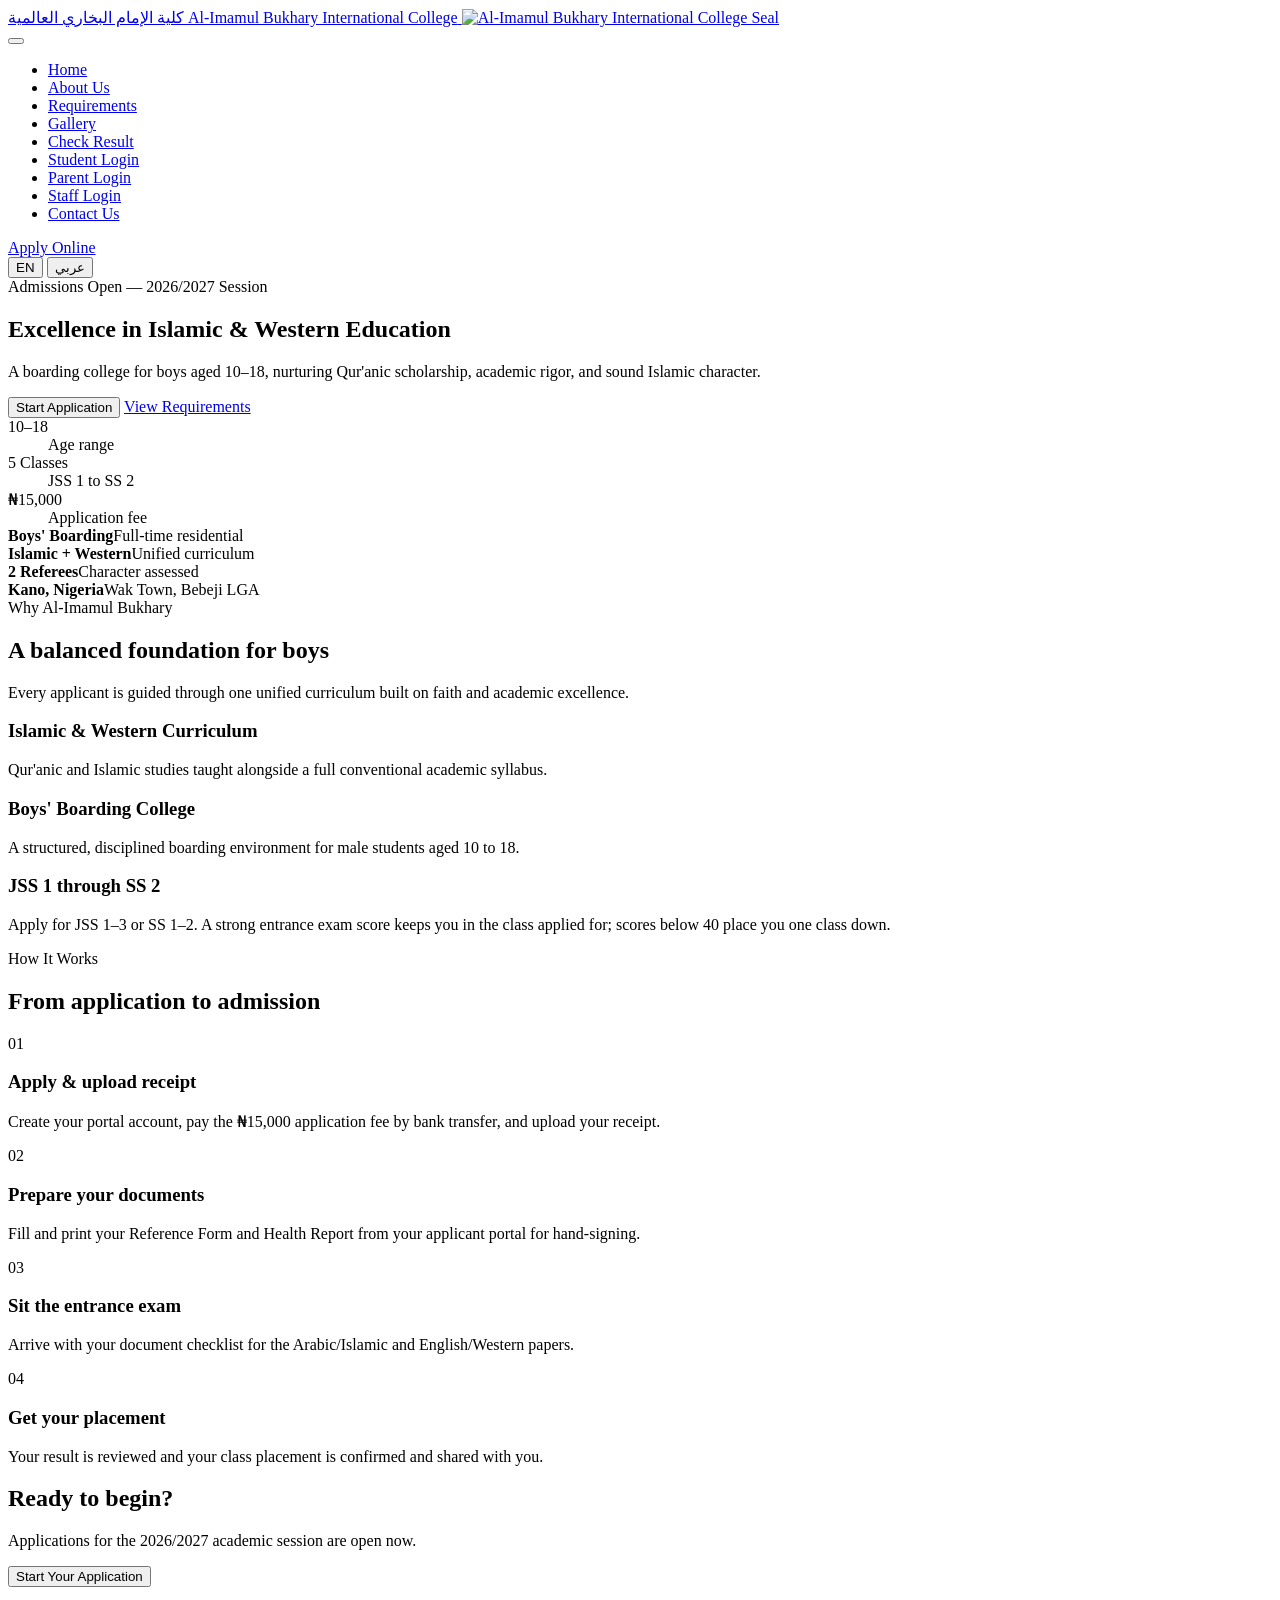
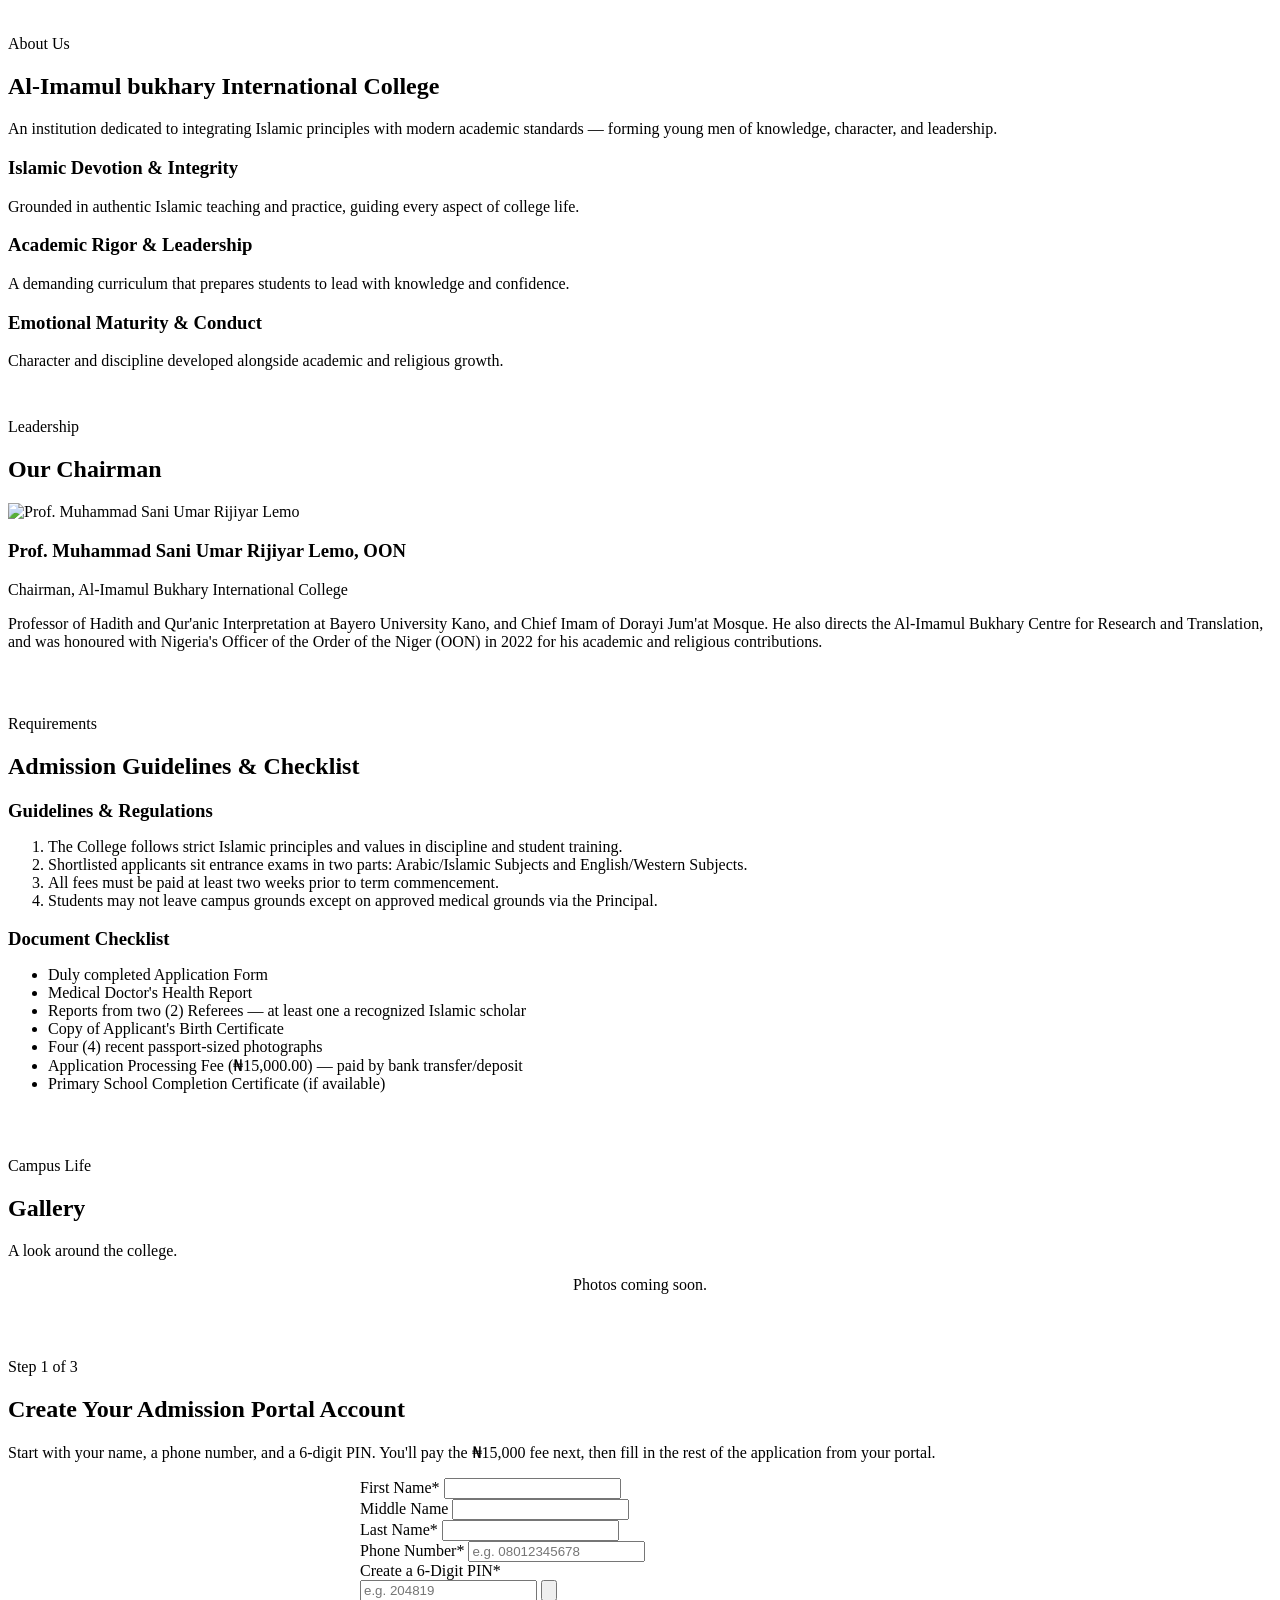
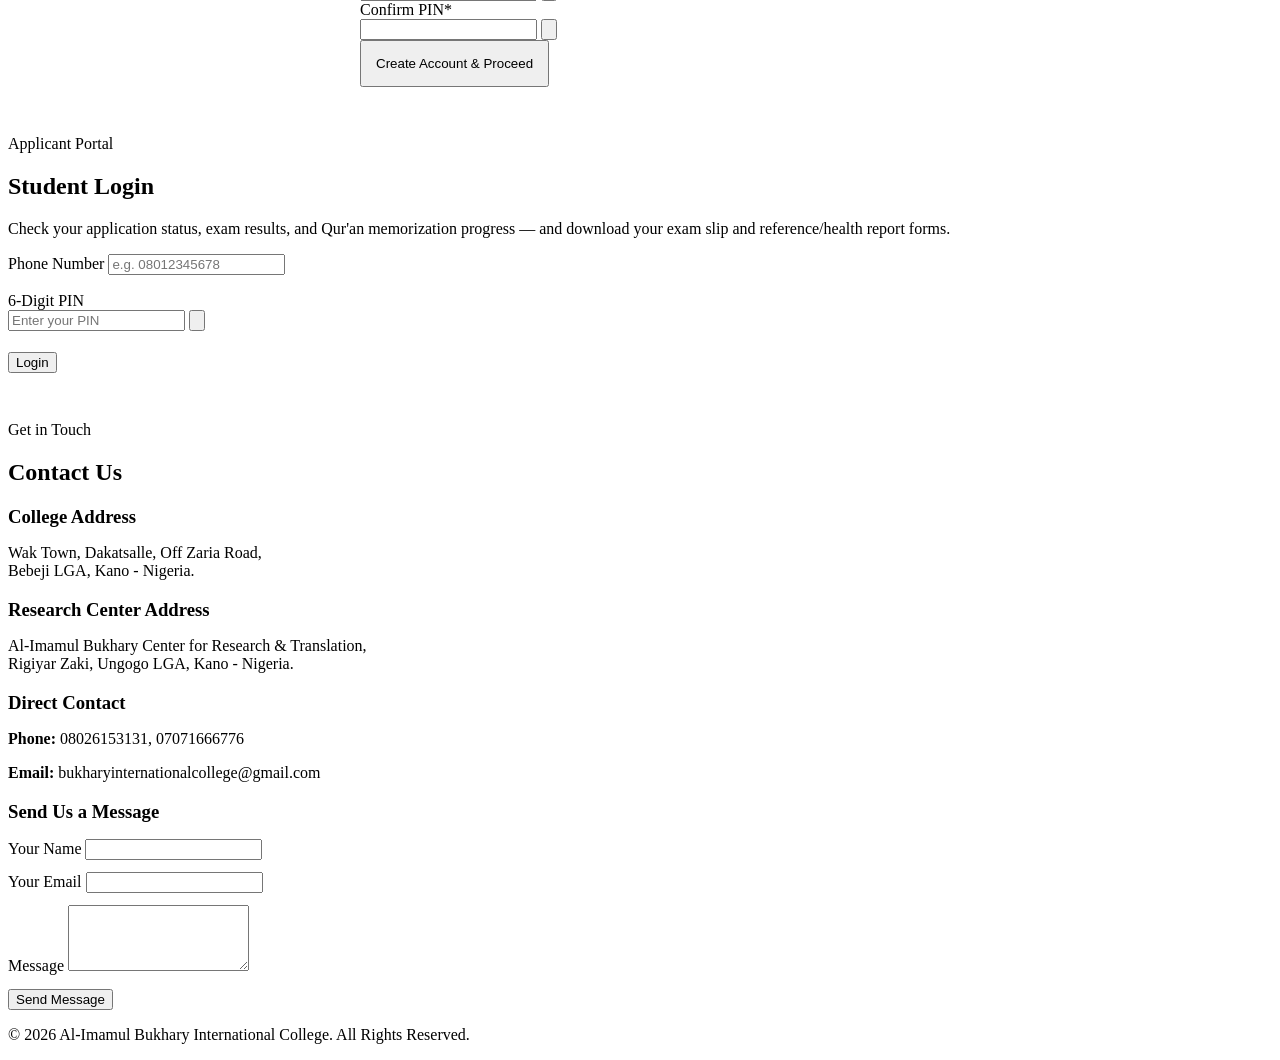
==== commit decca518: "commit" ====
--- a/index.html
+++ b/index.html
@@ -176,7 +176,7 @@
             <div class="section" style="padding-top:3rem;">
                 <div class="section-header">
                     <span class="eyebrow">About Us</span>
-                    <h2>Al-Imamul Bukhary International College</h2>
+                    <h2>Al-Imamul bukhary International College</h2>
                     <p>An institution dedicated to integrating Islamic principles with modern academic standards — forming young men of knowledge, character, and leadership.</p>
                 </div>
 
